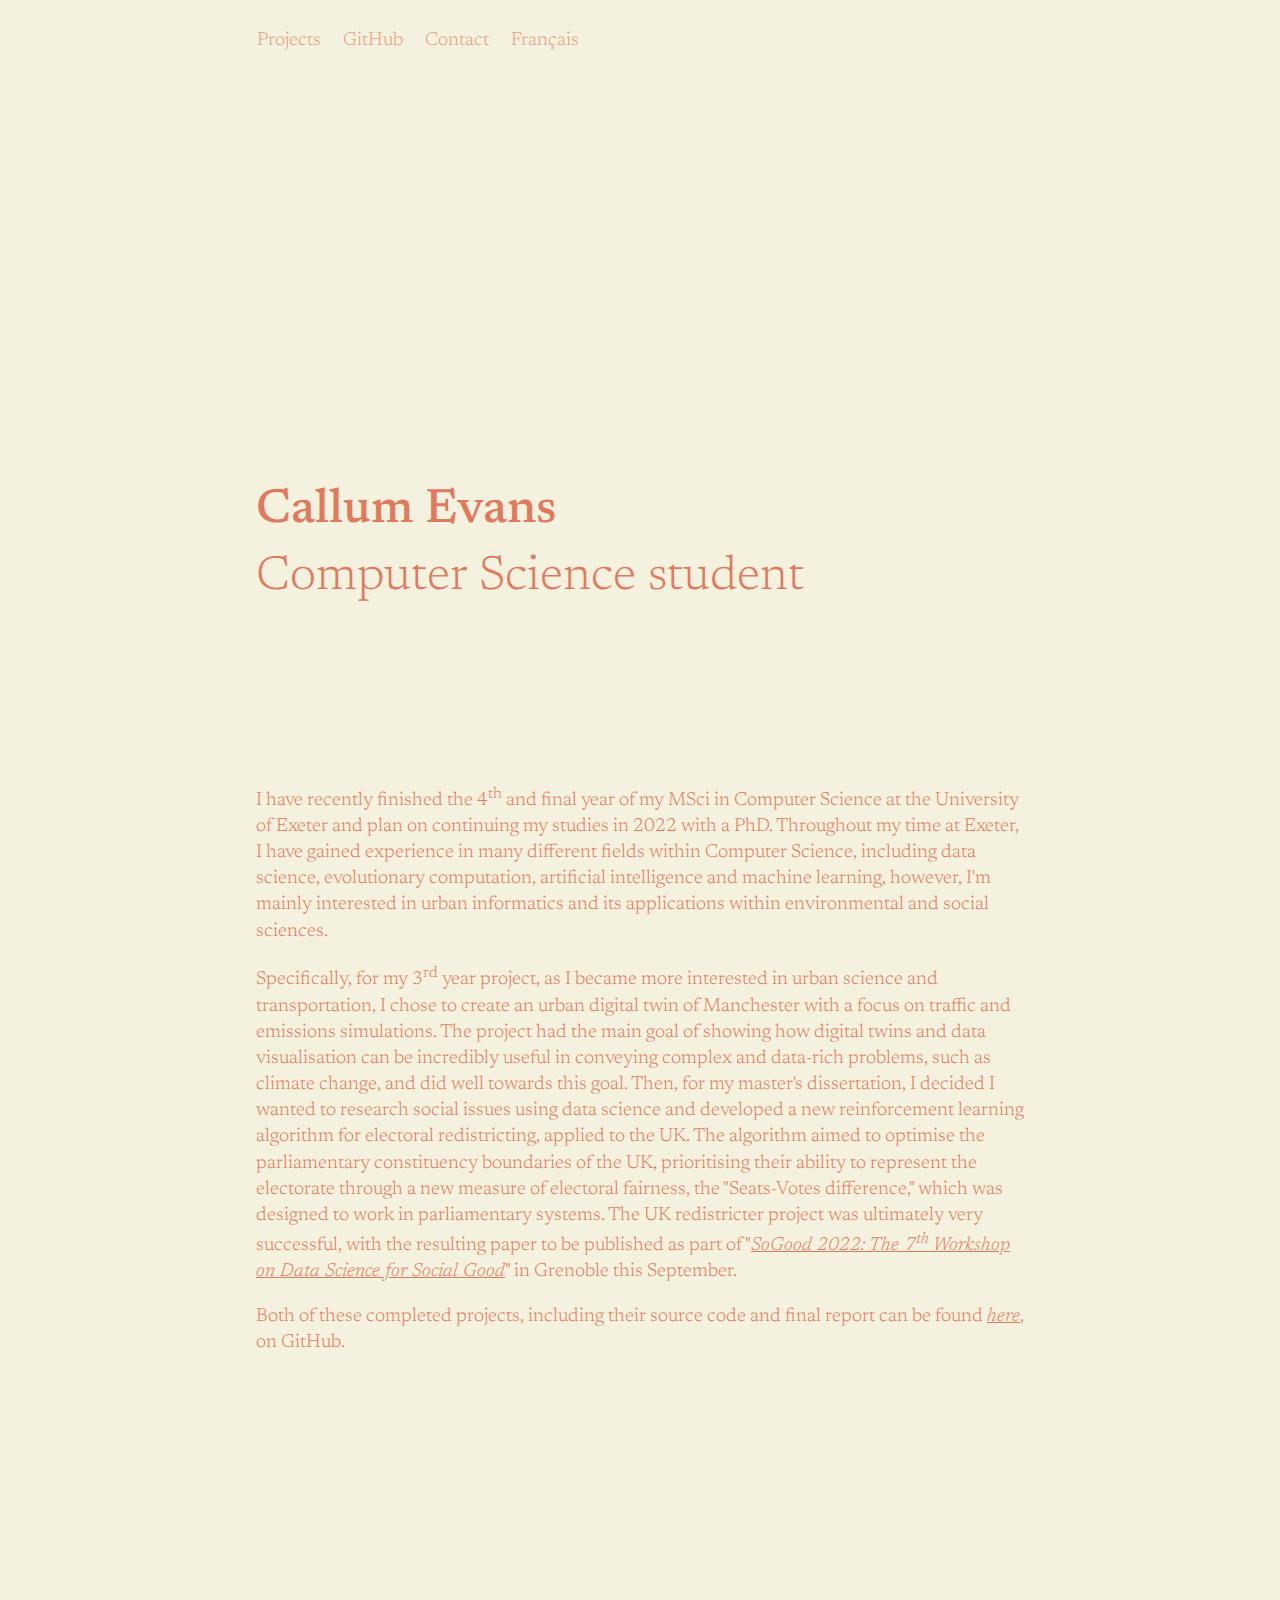
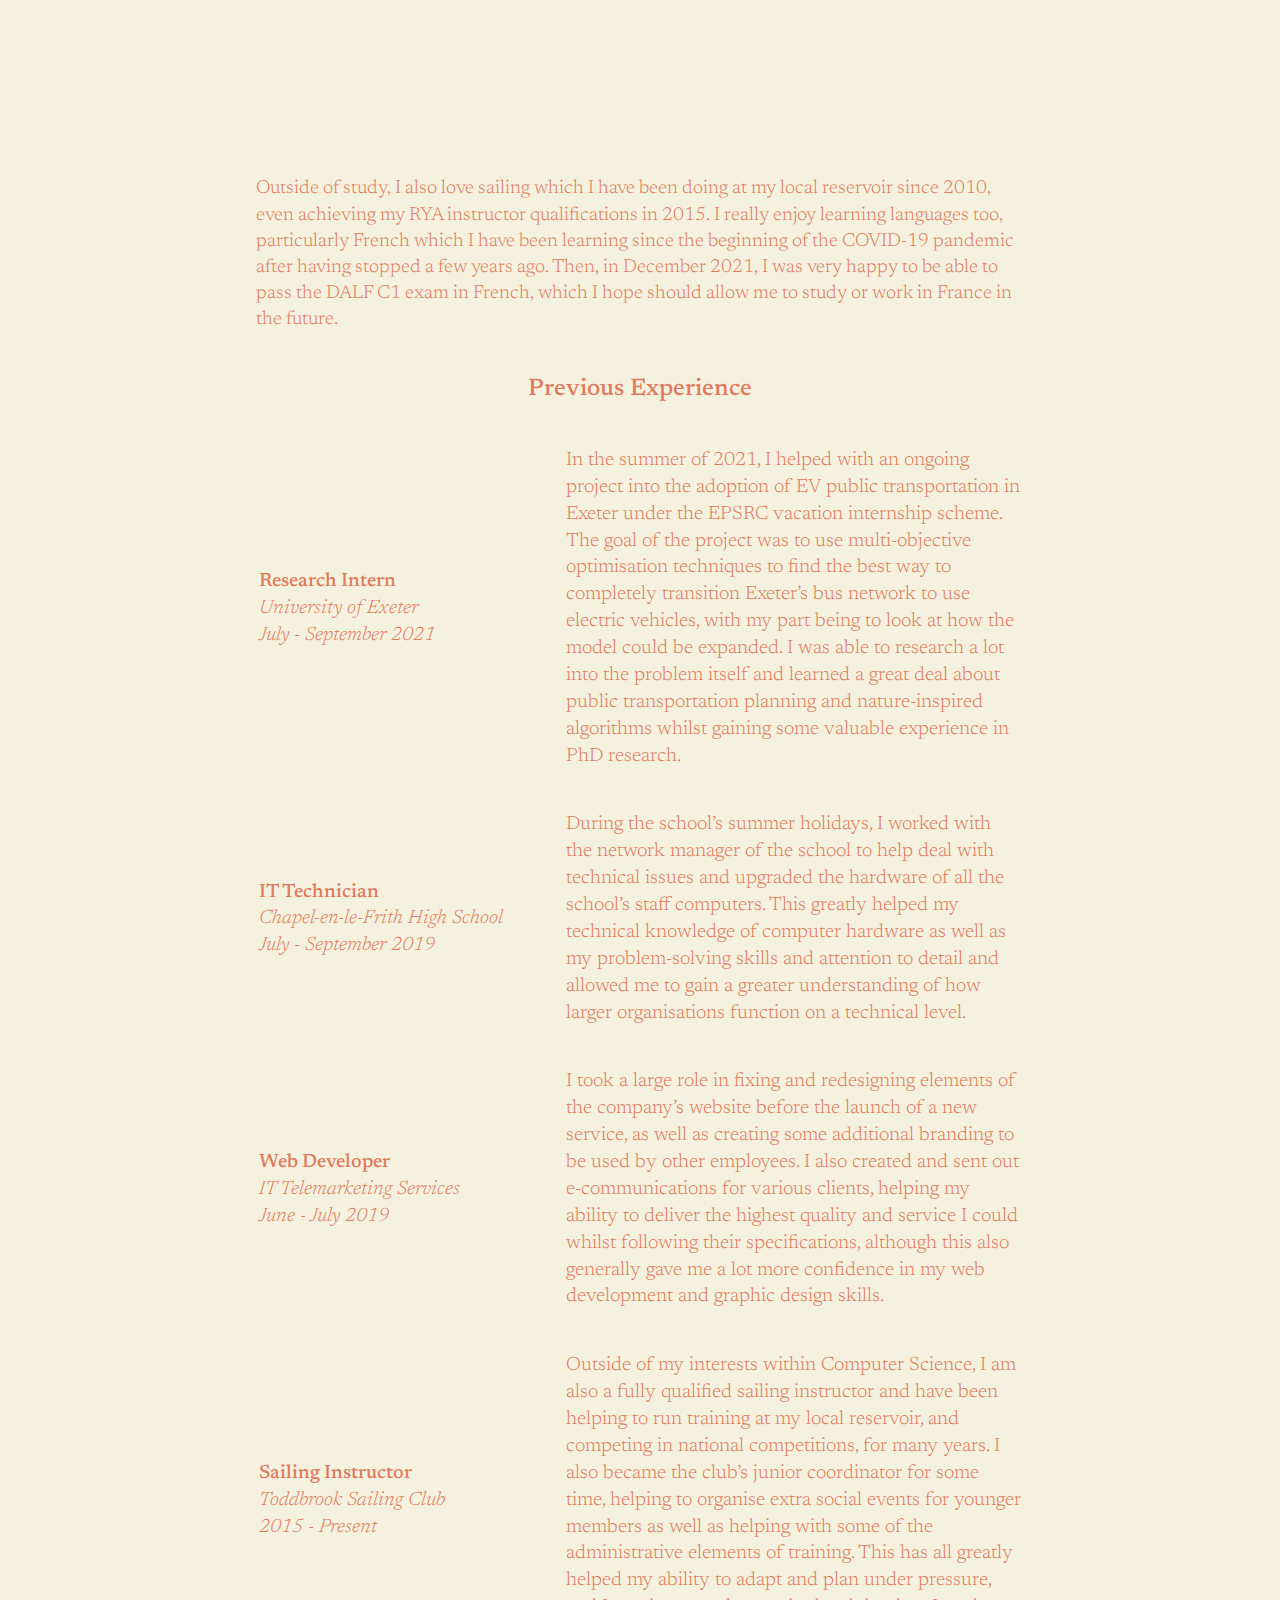
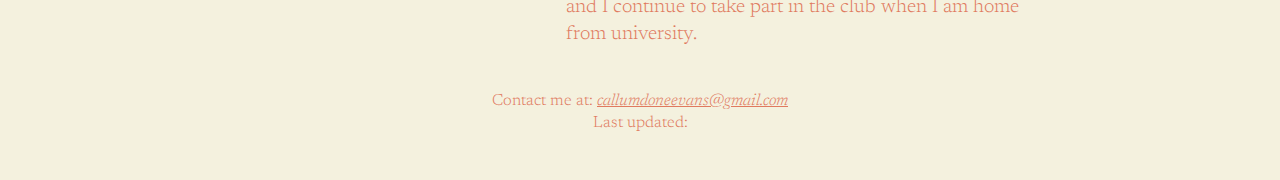
==== index.html @ fe61532e "Improved styling on mobile devices" ====
<html lang="en">
    <head>
        <title>Callum Evans | About Me</title>
        <meta name="viewport" content="width=device-width, initial-scale=1">
        <link rel="icon" href="images/icon.png">
        <script src="js/js.js"></script>
        <link href="css/style.css" rel='stylesheet' type='text/css'/>
        <style>
            :root {
                --main-bg: rgb(244, 241, 222);
                --main-accent: rgb(224, 122, 95);
            }
        </style>
    </head>
    <body>
        <div class="homescreen-div">
            <table class="menu-table"><tbody><tr>
                <td class="menu-link"><a href='projects.html' hreflang="en">Projects</a></td>
                <td class="menu-link"><a href="https://github.com/calluume">GitHub</a></td>
                <td class="menu-link"><a href="mailto:callumdoneevans@gmail.com">Contact</a></td>
                <td class="menu-link"><a href='index-fr.html' id="francais" hreflang="fr">Français</a></td>
            </tr></tbody></table>
            <p class="homescreen-title">
                <b>Callum Evans</b><br>Computer Science student
            </p>
        </div>
        <div class="content-div">
            <div class="content-inner-div">
                <p class="content-txt">
                    I have recently finished the 4<sup>th</sup> and final year of my MSci in Computer Science at the University of Exeter and plan
                    on continuing my studies in 2022 with a PhD. Throughout my time at Exeter, I have gained experience in many different
                    fields within Computer Science, including data science, evolutionary computation, artificial intelligence and machine
                    learning, however, I'm mainly interested in urban informatics and its applications within environmental and social sciences.
                </p><p class="content-txt">
                    Specifically, for my 3<sup>rd</sup> year project, as I became more interested in urban science and transportation, I chose
                    to create an urban digital twin of Manchester with a focus on traffic and emissions simulations. The project had the main
                    goal of showing how digital twins and data visualisation can be incredibly useful in conveying complex and data-rich problems,
                    such as climate change, and did well towards this goal. Then, for my master's dissertation, I decided I wanted to research
                    social issues using data science and developed a new reinforcement learning algorithm for electoral redistricting, applied
                    to the UK. The algorithm aimed to optimise the parliamentary constituency boundaries of the UK, prioritising their ability
                    to represent the electorate through a new measure of electoral fairness, the "Seats-Votes difference," which was designed
                    to work in parliamentary systems. The UK redistricter project was ultimately very successful, with the resulting paper
                    to be published as part of "<a href="https://sites.google.com/view/ecmlpkddsogood2022/">SoGood 2022: The 7<sup>th</sup>
                    Workshop on Data Science for Social Good</a>" in Grenoble this September.
                </p><p class="content-txt">
                    Both of these completed projects, including their source code and final report can be found <a href="https://github.com/calluume/mdt_project">here</a>,
                    on GitHub.
                </p>
            </div>
        </div>
        <div class="resizeable-outer-div" id="callum-outer"><div class="resizeable-inner-div" id="callum-inner"></div></div>
        <div class="content-div">
            <div class="content-inner-div">
                <p class="content-txt">
                    Outside of study, I also love sailing which I have been doing at my local reservoir since 2010, even achieving my RYA
                    instructor qualifications in 2015. I really enjoy learning languages too, particularly French which I have been learning
                    since the beginning of the COVID-19 pandemic after having stopped a few years ago. Then, in December 2021, I was very happy
                    to be able to pass the DALF C1 exam in French, which I hope should allow me to study or work in France in the future.
                </p>
            </div>
        </div>
        <div class="content-div">
            <table class="experience-table"><tbody>
                <p class="content-title" id="prev-exp"><b>Previous Experience</b></p>
                <tr class="experience-row">
                    <td class="experience-title hide600"><b>Research Intern</b><br><i>University of Exeter<br>July - September 2021</i></td>
                    <td class="experience-descr">
                        <span class="show600"><b>Research Intern</b><br><i>University of Exeter<br>July - September 2021</i><br><br></span>
                        In the summer of 2021, I helped with an ongoing project into the adoption of EV public transportation in Exeter
                        under the EPSRC vacation internship scheme. The goal of the project was to use multi-objective optimisation techniques
                        to find the best way to completely transition Exeter’s bus network to use electric vehicles, with my part being to look
                        at how the model could be expanded. I was able to research a lot into the problem itself and learned a great deal about
                        public transportation planning and nature-inspired algorithms whilst gaining some valuable experience in PhD research.
                    </td>
                </tr>
                <tr class="experience-row">
                    <td class="experience-title hide600"><b>IT Technician</b><br><i>Chapel-en-le-Frith High School<br>July - September 2019</i></td>
                    <td class="experience-descr">
                        <span class="show600"><b>IT Technician</b><br><i>Chapel-en-le-Frith High School<br>July - September 2019</i><br><br></span>
                        During the school’s summer holidays, I worked with the network manager of the school to help deal with technical issues and
                        upgraded the hardware of all the school’s staff computers. This greatly helped my technical knowledge of computer hardware
                        as well as my problem-solving skills and attention to detail and allowed me to gain a greater understanding of how larger
                        organisations function on a technical level.
                    </td>
                </tr>
                <tr class="experience-row">
                    <td class="experience-title hide600"><b>Web Developer</b><br><i>IT Telemarketing Services<br>June - July 2019</i></td>
                    <td class="experience-descr">
                        <span class="show600"><b>Web Developer</b><br><i>IT Telemarketing Services<br>June - July 2019</i><br><br></span>
                        I took a large role in fixing and redesigning elements of the company’s website before the launch of a new service, as well as 
                        creating some additional branding to be used by other employees. I also created and sent out e-communications for various
                        clients, helping my ability to deliver the highest quality and service I could whilst following their specifications, although
                        this also generally gave me a lot more confidence in my web development and graphic design skills.
                    </td>
                </tr>
                <tr class="experience-row">
                    <td class="experience-title hide600"><b>Sailing Instructor</b><br><i>Toddbrook Sailing Club<br>2015 - Present</i></td>
                    <td class="experience-descr">
                        <span class="show600"><b>Sailing Instructor</b><br><i>Toddbrook Sailing Club<br>2015 - Present</i><br><br></span>
                        Outside of my interests within Computer Science, I am also a fully qualified sailing instructor and have been helping to
                        run training at my local reservoir, and competing in national competitions, for many years. I also became the club’s junior
                        coordinator for some time, helping to organise extra social events for younger members as well as helping with some of
                        the administrative elements of training. This has all greatly helped my ability to adapt and plan under pressure, and I
                        continue to take part in the club when I am home from university.
                    </td>
                </tr>
            </tbody></table>
        </div>
        <div class="footer-div"><p>
            Contact me at: <a href="mailto:callumdoneevans@gmail.com">callumdoneevans@gmail.com</a><br>
            Last updated: <span id="last-updated"></span>
        </p></div>
    </body>
</html>
---- css/style.css ----
:root {
    --second-accent-eng: rgb(125, 169, 130);
    --second-accent-fr: rgb(55, 80, 92);
}

@font-face {
    font-family: 'Newsreader';
    src: url('fonts/Newsreader/Newsreader-Light.ttf') format('truetype');
    font-weight: normal;
    font-style: normal;
}

@font-face {
    font-family: 'Newsreader';
    src: url('fonts/Newsreader/Newsreader-LightItalic.ttf') format('truetype');
    font-weight: normal;
    font-style: italic;
}

@font-face {
    font-family: 'Newsreader';
    src: url('fonts/Newsreader/Newsreader-Medium.ttf') format('truetype');
    font-weight: bold;
    font-style: normal;
}

@font-face {
    font-family: 'Newsreader';
    src: url('fonts/Newsreader/Newsreader-MediumItalic.ttf') format('truetype');
    font-weight: bold;
    font-style: italic;
}

body {
    width: 100%;
    height: 100%;
    margin: 0;
    font-family: 'Newsreader', sans-serif;
    background-color: var(--main-bg);
    color: var(--main-accent);
    line-height: 1.4;
}

@media (max-width: 600px) {
    .homescreen-div {
        height: 70% !important;
    }

    .homescreen-title {
        font-size: 2.5em !important;
        bottom: 10% !important;
        margin: 0 20px !important;
        text-align: center !important;
        width: auto !important;
    }

    .menu-table {
        left: 50% !important;
        transform: translateX(-50%);
        width: 100%;
    }

    .content-inner-div {
        margin: 0 20px !important;
    }

    #callum-outer {
        margin: 35px 40px !important;
        height: 40vh !important;
        width: auto !important;
    }

    .experience-table {
        margin: 0px !important;
    }

    .experience-descr {
        border-bottom: solid 1px var(--main-accent) ;
        padding: 0 20px 20px;
    }
    
    .project-parent {
        margin: 60px 0px 40px !important;
        width: auto !important;
    }

    .project-descr {
        margin-bottom: 20px !important;
    }

    .project-img {
        width: 100% !important;
        height: 220px !important;
        margin: 20px 0 !important;
    }

    .project-title {
        font-size: 1.8em !important;
        width: 80% !important;
    }

    .project-tile {
        padding: 0 20px;
    }

    .contact-form {
        width: 70% !important;
    }

    .hide600 {
        display: none !important;
    }

    .show600 {
        display: inline !important;
    }

}

.show600 {
    display: none;
}

a {
    transition: 0.2s;
}

.menu-link {
    text-align: center;
}

.menu-link a {
    font-weight: 300;
    text-decoration: none;
}

.menu-table {
    position: absolute;
    border-collapse: unset;
    top: 10px;
    left: calc(20% - 20px);
    font-size: 14pt;
    border-spacing: 20px;
    opacity: 0.7;
    font-weight: 300;
}

.homescreen-div {
    height: 85%;
    position: relative;
}

.homescreen-title {
    position: absolute;
    font-size: 3em;
    bottom: 20%;
    font-weight: 400;
    margin: 0 20%;
}
.content-div {
    width: 100%;
}
.content-inner-div {
    margin: 0 20%;

}
.content-title {
    font-size: 1.5em;
    text-align: center;
}
.content-txt {
    font-size: 14pt;
    font-weight: 300;
}
#prev-exp {
    font-size: 1.5em;
    text-align: center;
    margin: 40 0 0 0;
}
.experience-div {
    width: 100%;
}
.experience-table {
    margin: 0 20%;
    font-size: 1.2em;
    -webkit-border-vertical-spacing: 40px;
}
.experience-row {
    width: 100%;
    margin: 0 20px;
}
.experience-title {
    width: 40%;
    line-height: 1.4;
}
.experience-descr {
    font-weight: 300;
    line-height: 1.4;
}

.contact-div {
    height:100%;
    width: 100%;
    overflow: hidden;
    background-color: var(--main-bg);
    position: fixed;
    top: 0;
    left: 0;
}

#callum-outer {
    width: 50%;
    height: 350px;
    margin: 35px 25%;
}
#callum-inner {
    background-image: url('https://i.imgur.com/ybXlSQV.jpg');
}

.resizeable-outer-div {
    overflow: hidden;
}

.resizeable-inner-div {
    height: 100%;
    width: 100%;
    background-size: cover;
    background-position: center;
    place-items: center;
}

.project-parent {
    width: 60%;
    margin: 60px 20% 40px;
}

.project-tile {
    width: 100%;
    border-bottom: solid 1px var(--main-accent);
}

.project-tile:first-of-type {
    border-top: solid 1px var(--main-accent);
}

.project-title {
    margin: 20px 0;
    font-size: 1.9em;
    font-weight: 400;
}
.project-hdr {
    position: relative;
    cursor: pointer;
}
.project-hdr:hover {
    opacity: 0.8;
}

a:hover {
    text-decoration: none;
    color: var(--main-accent);
}

.project-btn {
    position: absolute;
    height: 25px;
    top: 50%;
    right: 0;
    transform: translateY(-50%);
    background: none;
    border: none;
    transition: 0.5s;
}

.project-img {
    height: 250px;
    margin: 20px 15%;
    width: 70%;
}

.project-descr {
    font-size: 14pt;
    margin-bottom: 40px;
    font-weight: 300;
}

#project1 {
    /* Redistricter */
    position: relative;
    background-repeat: none;
    background-size: auto 100%;
    background-image: url('https://i.imgur.com/HplgaGI.gif');
}
#project2 {
    /* ACO */
    position: relative;
    background-repeat: none;
    background-size: auto 100%;
    background-image: url('https://i.imgur.com/ou5xGU3.png');
}
#project3 {
    /* MDT */
    position: relative;
    background-image: url('https://i.imgur.com/rM5lKlj.png');
}
#project4 {
    /* Hunt Dayo */
    position: relative;
    background-image: url('https://i.imgur.com/WjmreLp.png');
}

.popup-div {
    background-color: var(--main-bg);
    width: 100%;
    height: 100%;
    position: fixed;
    top: 0;
    left: 0;
    overflow: scroll;
}

.popup-parent {
    width: 70%;
    margin: 10vh 15%;
    display: grid;
    grid-gap: 60px;
    grid-template-columns: repeat(auto-fit, minmax(300px, 1fr));
}

.popup-tile {
    display: grid;
    place-items: center;
    height: 80vh;
    transition: 0.2s;
}

#popup-outer {
    height: 100%;
    width: 100%;
}

#popup-inner {
    background-image: url('https://i.imgur.com/HplgaGI.gif');
}

.slideIn {
    animation: slideIn 1s;
}

.slideOut {
    animation: slideOut 1s;
}

@keyframes slideIn {
    0% {transform: translateY(100%); opacity: 0}
    100% {transform: translateY(0%); opacity: 1}
}

@keyframes slideOut {
    0% {transform: translateY(0%); opacity: 1}
    100% {transform: translateY(100%); opacity: 0}
}

#popup-hide {
    background: none;
    border: none;
    position: absolute;
    cursor: pointer;
    width: 30px;
    right: 10%;
    top: 10%;
}

#popup-hide:hover {
    opacity: 0.5;
}

#popup-hide img {
    width: 100%;
}

a {
    color: var(--main-accent);
    transition: 0.2s;
}

p a {
    font-style: italic !important;
    text-decoration: underline;
}

a:hover {
    opacity: 0.8;
}

.contact-form {
    width: 30%;
    position: absolute;
    top: 50%;
    left: 50%;
    transform: translate(-50%, -50%);
    text-align: center;
}

input {
    font-family: 'Helvetica', sans-serif;
    border: none;
    margin: 10px 0;
    background-color: white;
    border: solid 1px #EFEFEF;
}

input[type=text] {
    width: 100%;
    padding: 10px;
}

input[type=email] {
    width: 100%;
    padding: 10px;
}
input[type=submit] {
    padding: 10px 40px;
    background-color: var(--main-accent);
    border: none;
    color: var(--main-bg);
    cursor: pointer;
    transition: 0.2s;
}
input[type=submit]:hover {
    transform: scale(0.98)
}

textarea {
    font-family: 'Helvetica', sans-serif;
    width: 100%;
    padding: 10px;
    resize: none;
    margin: 10px 0;
    background-color: white;
    border: solid 1px #EFEFEF;
}

.message-div {
    position: absolute;
    top: 50%;
    left: 50%;
    transform: translate(-50%, -50%);
    text-align: center;
    animation: fadeIn 1s ease;
}

.message-title {
    font-size: 2em;
    margin: 0 0 20px;
}
.message {
    margin: 0;
}

@keyframes fadeIn {
    0% {opacity: 0}
    100% {opacity: 1}
}

/*#francais:hover {
    text-shadow: 0px 0px 2px rgb(0 0 0 / 40%);
    opacity: 1 !important;
    background: -webkit-linear-gradient(180deg, rgba(237,41,57,1) 0%, rgba(237,41,57,1) 33%, rgba(255,255,255,1) 33%, rgba(255,255,255,1) 66%, rgba(0,38,84,1) 66%, rgba(0,38,84,1) 100%);
    -webkit-background-clip: text;
    -webkit-text-fill-color: transparent;
}

#english:hover {
    text-shadow: 0px 0px 2px rgb(0 0 0 / 40%);
    opacity: 1 !important;
    background: -webkit-linear-gradient(135deg, rgba(0,36,125,1) 20%, rgba(255,255,255,1) 20%, rgba(255,255,255,1) 40%, rgba(207,20,43,1) 40%, rgba(207,20,43,1) 60%, rgba(255,255,255,1) 60%, rgba(255,255,255,1) 80%, rgba(0,36,125,1) 80%);
    -webkit-background-clip: text;
    -webkit-text-fill-color: transparent;
}*/

.footer-div {
    width: 100%;
    height: 10vh;
}

.footer-div p {
    margin: 0;
    text-align: center;
}
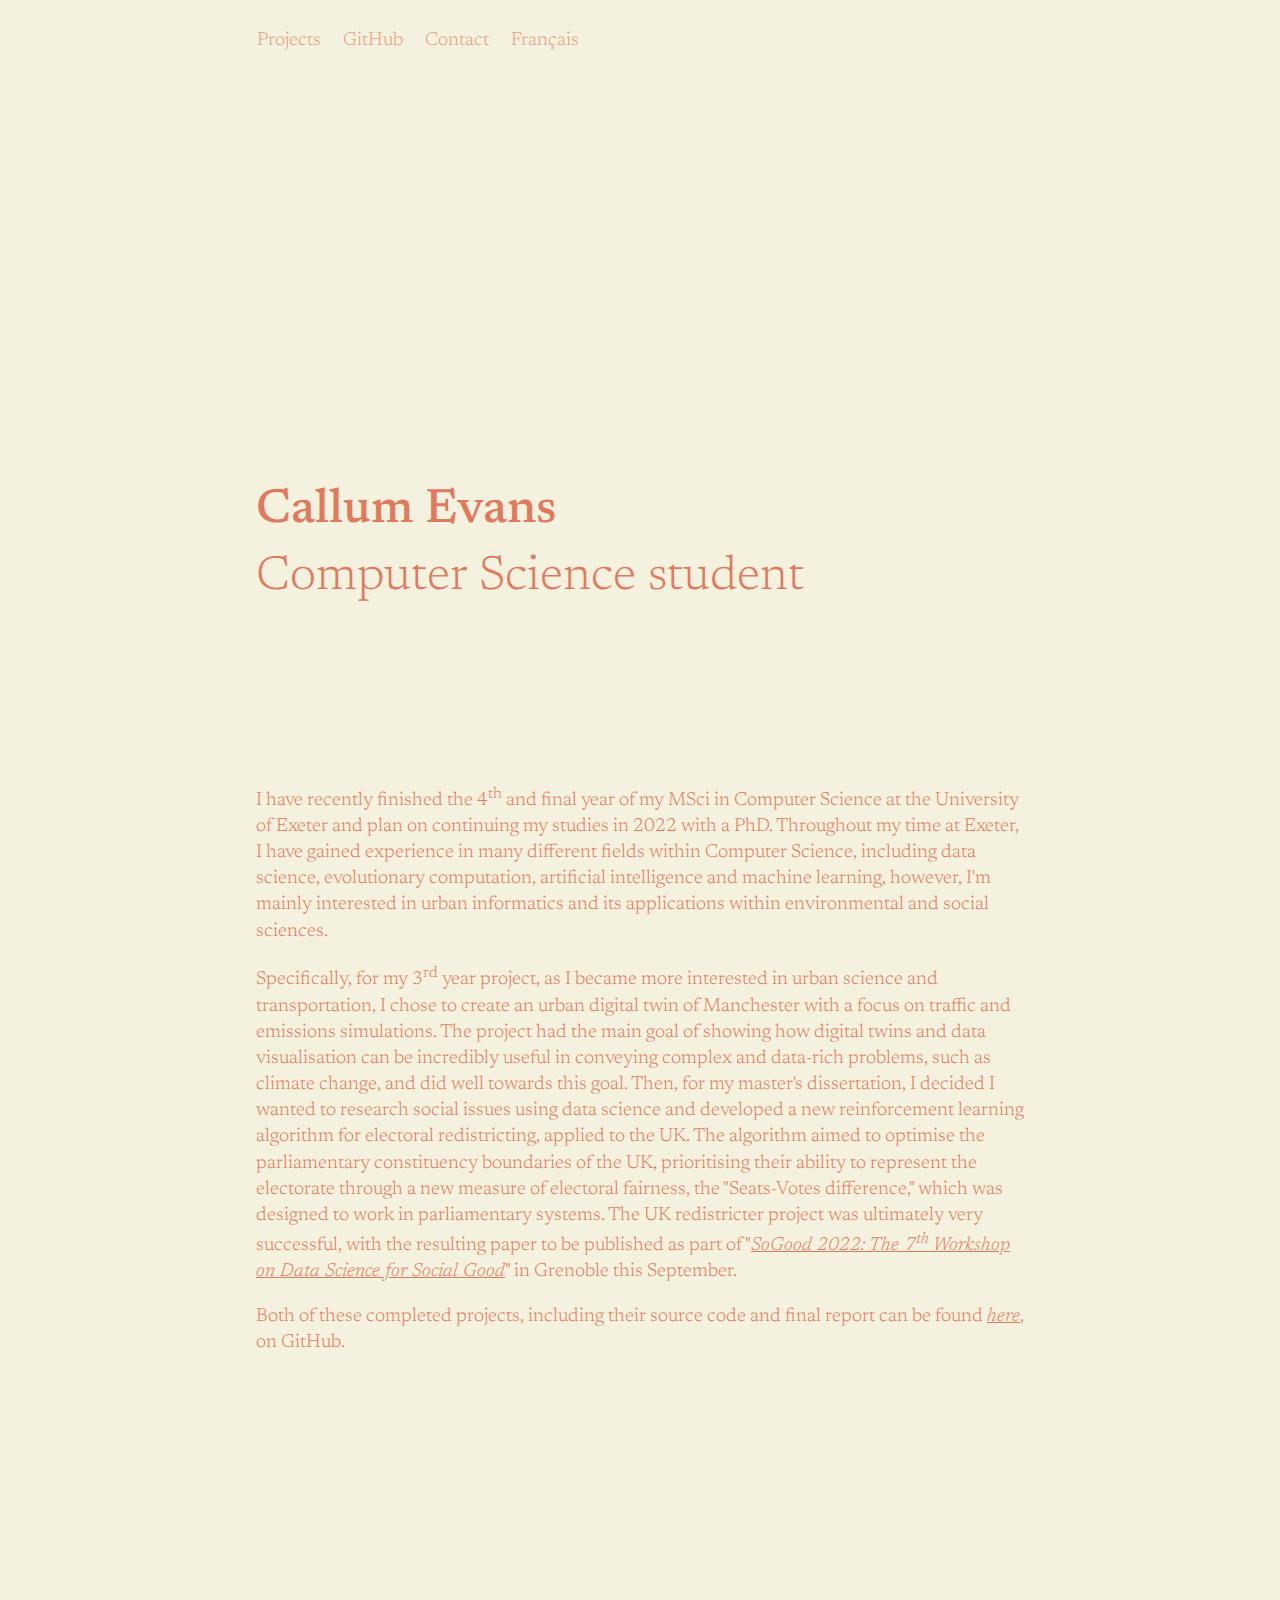
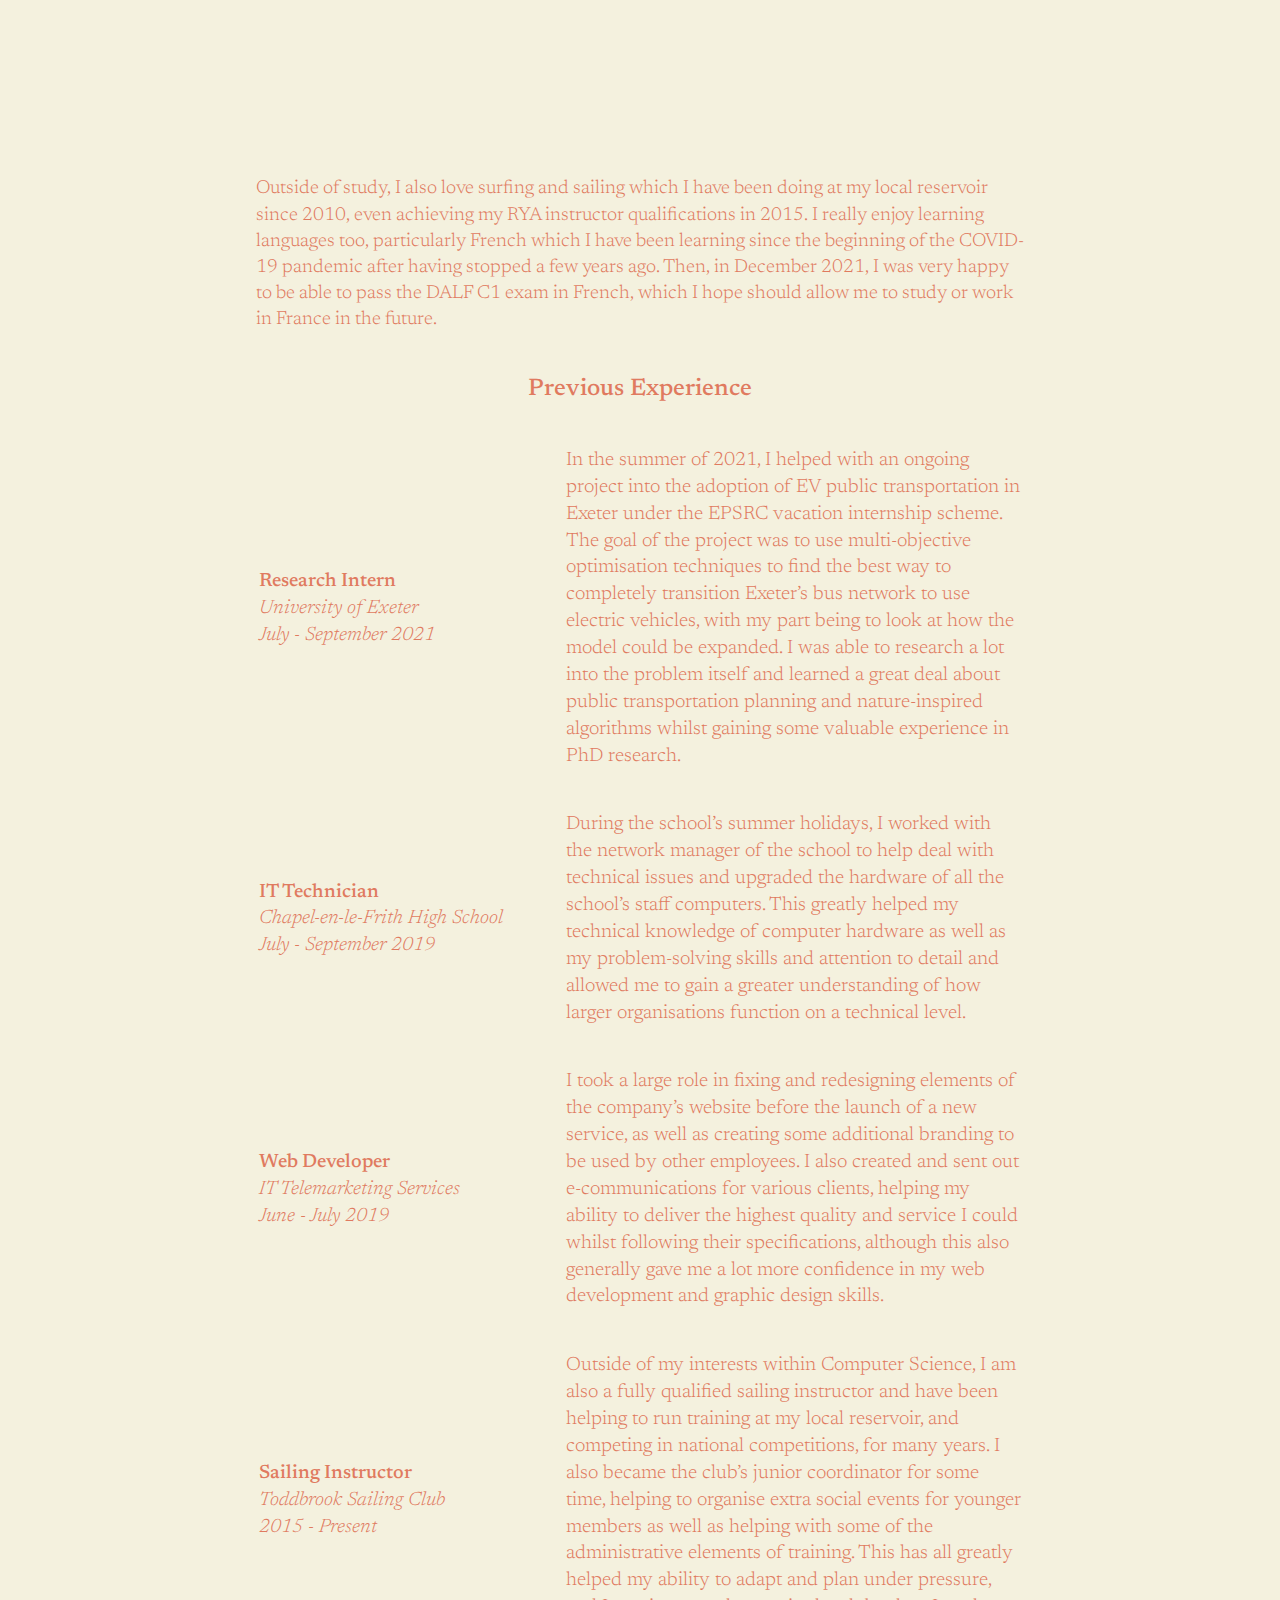
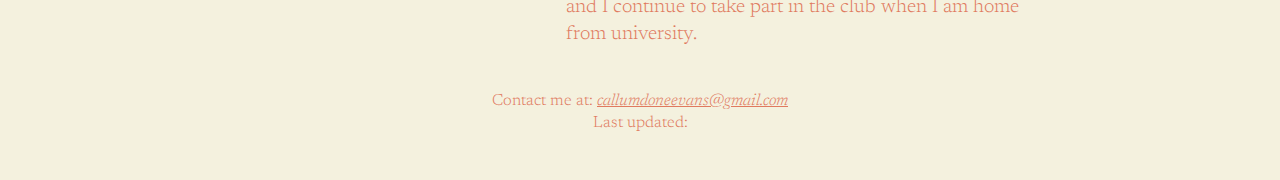
==== commit 89a52b6a: "Updated & Corrected Text" ====
--- a/index.html
+++ b/index.html
@@ -52,7 +52,7 @@
         <div class="content-div">
             <div class="content-inner-div">
                 <p class="content-txt">
-                    Outside of study, I also love sailing which I have been doing at my local reservoir since 2010, even achieving my RYA
+                    Outside of study, I also love surfing and sailing which I have been doing at my local reservoir since 2010, even achieving my RYA
                     instructor qualifications in 2015. I really enjoy learning languages too, particularly French which I have been learning
                     since the beginning of the COVID-19 pandemic after having stopped a few years ago. Then, in December 2021, I was very happy
                     to be able to pass the DALF C1 exam in French, which I hope should allow me to study or work in France in the future.
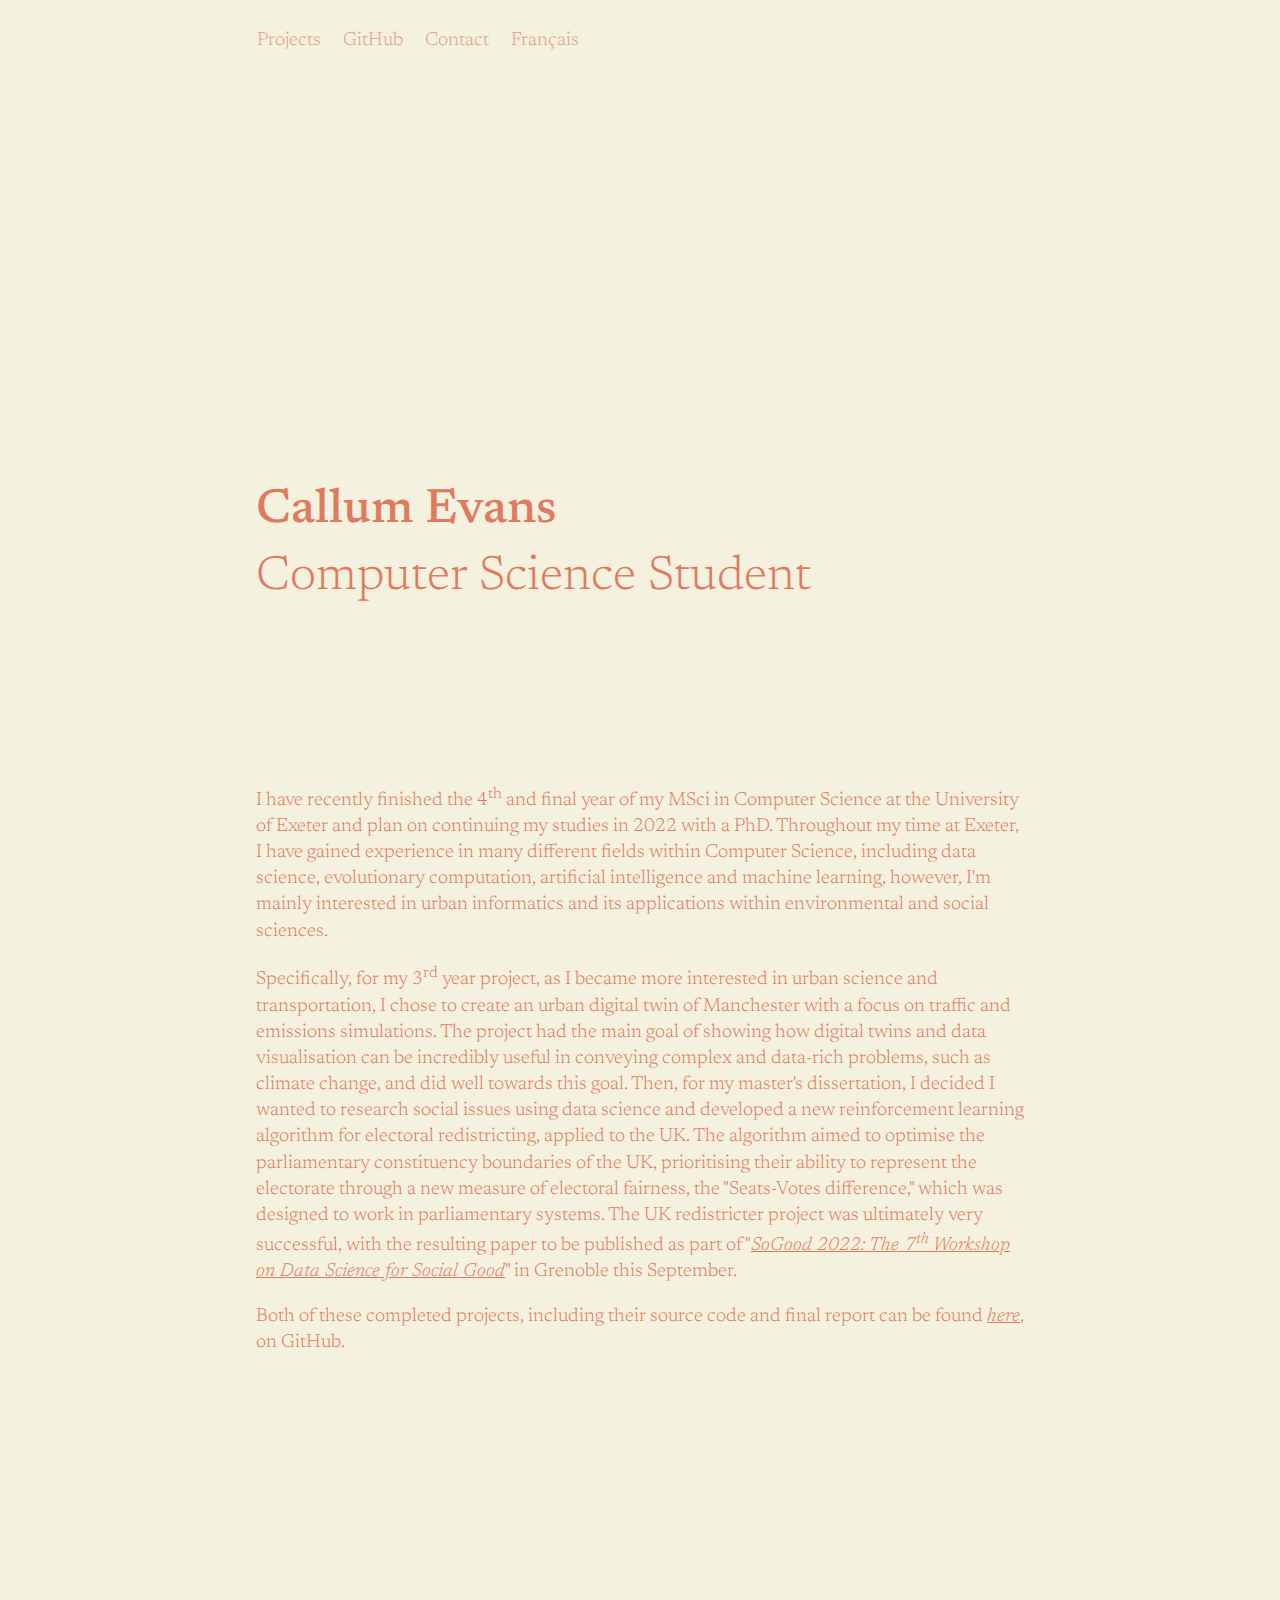
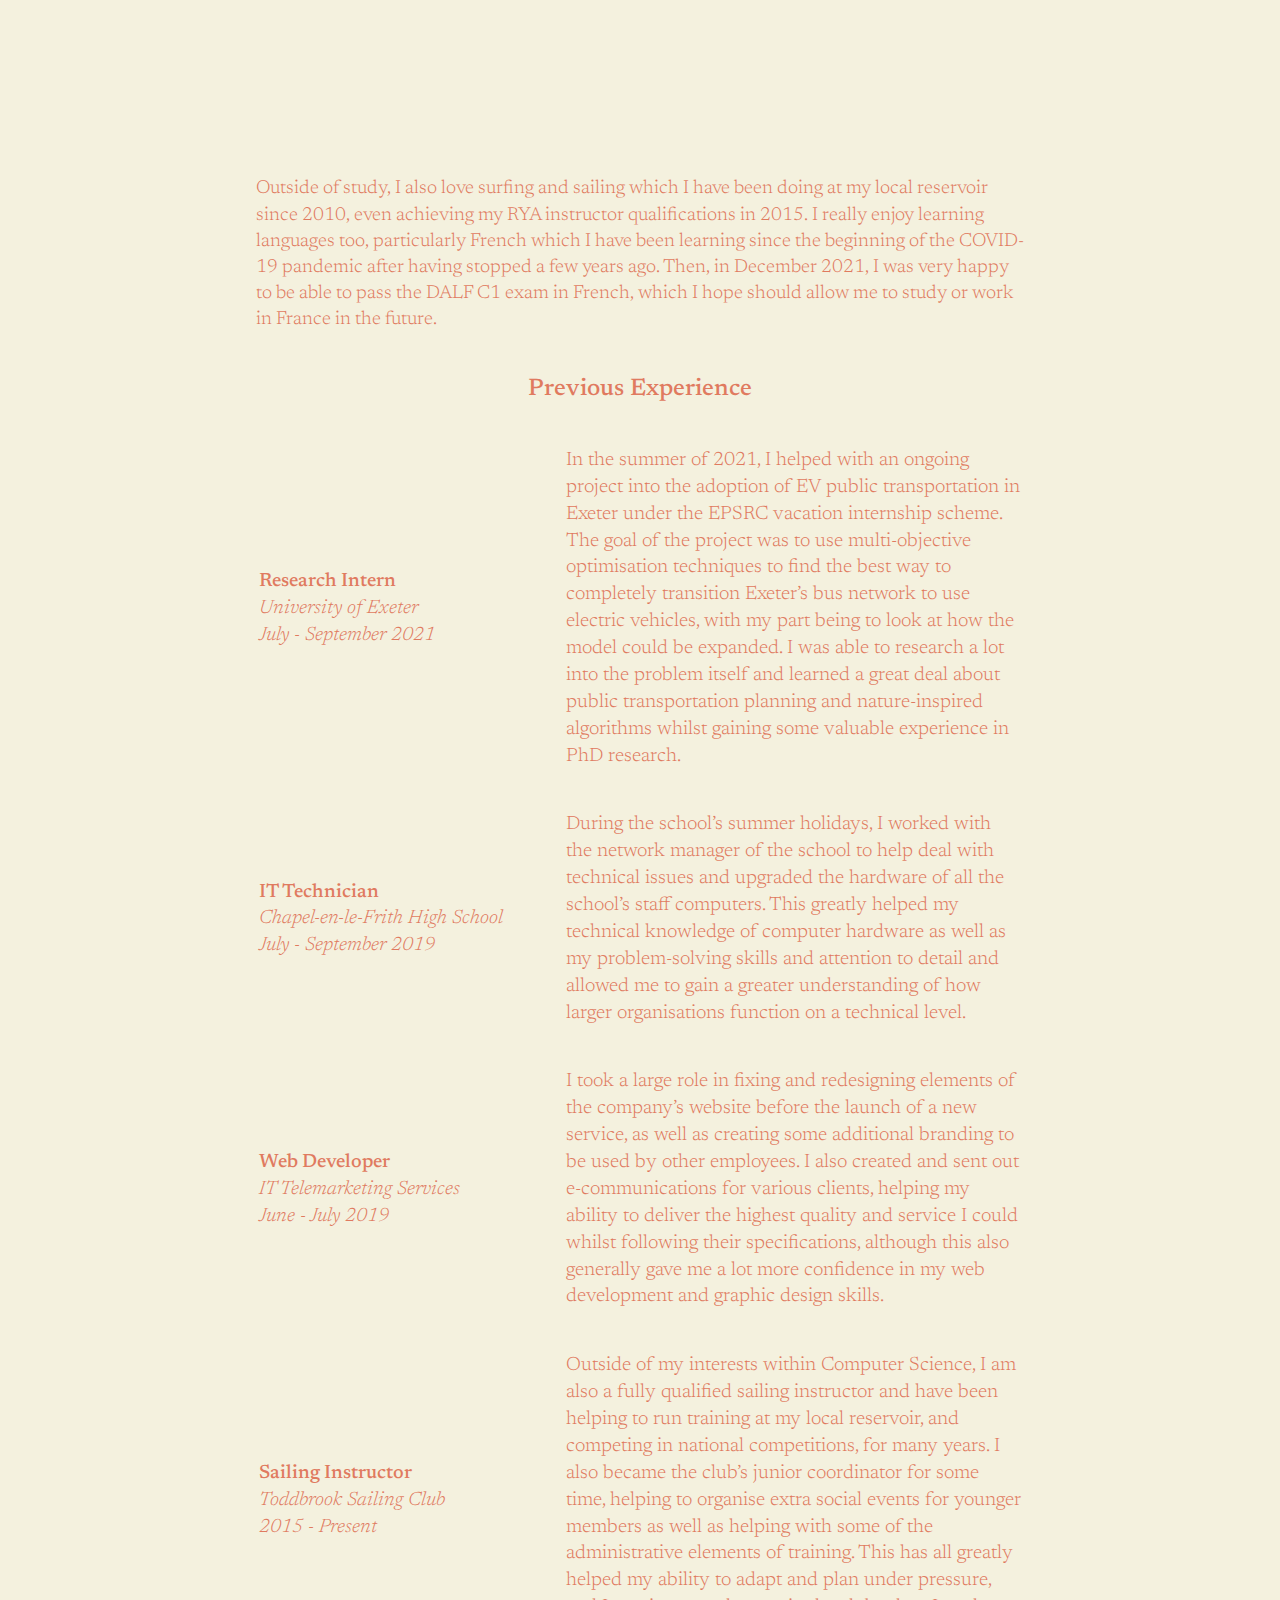
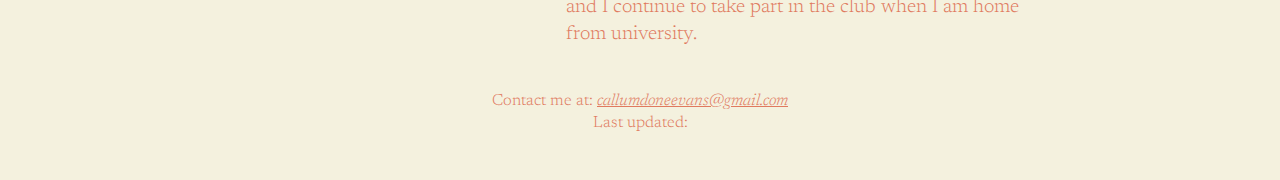
==== commit 919d34c6: "Changed multi-language support" ====
--- a/index.html
+++ b/index.html
@@ -2,9 +2,11 @@
     <head>
         <title>Callum Evans | About Me</title>
         <meta name="viewport" content="width=device-width, initial-scale=1">
+        <meta charset="utf-8">
         <link rel="icon" href="images/icon.png">
         <script src="js/js.js"></script>
         <link href="css/style.css" rel='stylesheet' type='text/css'/>
+        <script src="js/loadtext.js"></script>
         <style>
             :root {
                 --main-bg: rgb(244, 241, 222);
@@ -14,101 +16,32 @@
     </head>
     <body>
         <div class="homescreen-div">
-            <table class="menu-table"><tbody><tr>
-                <td class="menu-link"><a href='projects.html' hreflang="en">Projects</a></td>
+            <table class="menu-table"><tbody><tr id="menu-table-tr">
+                <td class="menu-link"><a href='projects.html' hreflang="en" id="menu-projects"></a></td>
                 <td class="menu-link"><a href="https://github.com/calluume">GitHub</a></td>
-                <td class="menu-link"><a href="mailto:callumdoneevans@gmail.com">Contact</a></td>
-                <td class="menu-link"><a href='index-fr.html' id="francais" hreflang="fr">Français</a></td>
+                <td class="menu-link"><a href="mailto:callumdoneevans@gmail.com" id="menu-contact"></a></td>
             </tr></tbody></table>
-            <p class="homescreen-title">
-                <b>Callum Evans</b><br>Computer Science student
-            </p>
+            <p class="homescreen-title"><b>Callum Evans</b><br><span id="subheading"></span></p>
         </div>
         <div class="content-div">
-            <div class="content-inner-div">
-                <p class="content-txt">
-                    I have recently finished the 4<sup>th</sup> and final year of my MSci in Computer Science at the University of Exeter and plan
-                    on continuing my studies in 2022 with a PhD. Throughout my time at Exeter, I have gained experience in many different
-                    fields within Computer Science, including data science, evolutionary computation, artificial intelligence and machine
-                    learning, however, I'm mainly interested in urban informatics and its applications within environmental and social sciences.
-                </p><p class="content-txt">
-                    Specifically, for my 3<sup>rd</sup> year project, as I became more interested in urban science and transportation, I chose
-                    to create an urban digital twin of Manchester with a focus on traffic and emissions simulations. The project had the main
-                    goal of showing how digital twins and data visualisation can be incredibly useful in conveying complex and data-rich problems,
-                    such as climate change, and did well towards this goal. Then, for my master's dissertation, I decided I wanted to research
-                    social issues using data science and developed a new reinforcement learning algorithm for electoral redistricting, applied
-                    to the UK. The algorithm aimed to optimise the parliamentary constituency boundaries of the UK, prioritising their ability
-                    to represent the electorate through a new measure of electoral fairness, the "Seats-Votes difference," which was designed
-                    to work in parliamentary systems. The UK redistricter project was ultimately very successful, with the resulting paper
-                    to be published as part of "<a href="https://sites.google.com/view/ecmlpkddsogood2022/">SoGood 2022: The 7<sup>th</sup>
-                    Workshop on Data Science for Social Good</a>" in Grenoble this September.
-                </p><p class="content-txt">
-                    Both of these completed projects, including their source code and final report can be found <a href="https://github.com/calluume/mdt_project">here</a>,
-                    on GitHub.
-                </p>
-            </div>
+            <div class="content-inner-div" id="section1"></div>
         </div>
         <div class="resizeable-outer-div" id="callum-outer"><div class="resizeable-inner-div" id="callum-inner"></div></div>
         <div class="content-div">
-            <div class="content-inner-div">
-                <p class="content-txt">
-                    Outside of study, I also love surfing and sailing which I have been doing at my local reservoir since 2010, even achieving my RYA
-                    instructor qualifications in 2015. I really enjoy learning languages too, particularly French which I have been learning
-                    since the beginning of the COVID-19 pandemic after having stopped a few years ago. Then, in December 2021, I was very happy
-                    to be able to pass the DALF C1 exam in French, which I hope should allow me to study or work in France in the future.
-                </p>
-            </div>
+            <div class="content-inner-div" id="section2"></div>
         </div>
         <div class="content-div">
             <table class="experience-table"><tbody>
-                <p class="content-title" id="prev-exp"><b>Previous Experience</b></p>
-                <tr class="experience-row">
-                    <td class="experience-title hide600"><b>Research Intern</b><br><i>University of Exeter<br>July - September 2021</i></td>
-                    <td class="experience-descr">
-                        <span class="show600"><b>Research Intern</b><br><i>University of Exeter<br>July - September 2021</i><br><br></span>
-                        In the summer of 2021, I helped with an ongoing project into the adoption of EV public transportation in Exeter
-                        under the EPSRC vacation internship scheme. The goal of the project was to use multi-objective optimisation techniques
-                        to find the best way to completely transition Exeter’s bus network to use electric vehicles, with my part being to look
-                        at how the model could be expanded. I was able to research a lot into the problem itself and learned a great deal about
-                        public transportation planning and nature-inspired algorithms whilst gaining some valuable experience in PhD research.
-                    </td>
-                </tr>
-                <tr class="experience-row">
-                    <td class="experience-title hide600"><b>IT Technician</b><br><i>Chapel-en-le-Frith High School<br>July - September 2019</i></td>
-                    <td class="experience-descr">
-                        <span class="show600"><b>IT Technician</b><br><i>Chapel-en-le-Frith High School<br>July - September 2019</i><br><br></span>
-                        During the school’s summer holidays, I worked with the network manager of the school to help deal with technical issues and
-                        upgraded the hardware of all the school’s staff computers. This greatly helped my technical knowledge of computer hardware
-                        as well as my problem-solving skills and attention to detail and allowed me to gain a greater understanding of how larger
-                        organisations function on a technical level.
-                    </td>
-                </tr>
-                <tr class="experience-row">
-                    <td class="experience-title hide600"><b>Web Developer</b><br><i>IT Telemarketing Services<br>June - July 2019</i></td>
-                    <td class="experience-descr">
-                        <span class="show600"><b>Web Developer</b><br><i>IT Telemarketing Services<br>June - July 2019</i><br><br></span>
-                        I took a large role in fixing and redesigning elements of the company’s website before the launch of a new service, as well as 
-                        creating some additional branding to be used by other employees. I also created and sent out e-communications for various
-                        clients, helping my ability to deliver the highest quality and service I could whilst following their specifications, although
-                        this also generally gave me a lot more confidence in my web development and graphic design skills.
-                    </td>
-                </tr>
-                <tr class="experience-row">
-                    <td class="experience-title hide600"><b>Sailing Instructor</b><br><i>Toddbrook Sailing Club<br>2015 - Present</i></td>
-                    <td class="experience-descr">
-                        <span class="show600"><b>Sailing Instructor</b><br><i>Toddbrook Sailing Club<br>2015 - Present</i><br><br></span>
-                        Outside of my interests within Computer Science, I am also a fully qualified sailing instructor and have been helping to
-                        run training at my local reservoir, and competing in national competitions, for many years. I also became the club’s junior
-                        coordinator for some time, helping to organise extra social events for younger members as well as helping with some of
-                        the administrative elements of training. This has all greatly helped my ability to adapt and plan under pressure, and I
-                        continue to take part in the club when I am home from university.
-                    </td>
-                </tr>
+                <p class="content-title" id="prev-exp"></p>
+                <tr class="experience-row" id="epsrc-description"></tr>
+                <tr class="experience-row" id="school-description"></tr>
+                <tr class="experience-row" id="itts-description"></tr>
+                <tr class="experience-row" id="sailing-description"></tr>
             </tbody></table>
         </div>
-        <div class="footer-div"><p>
-            Contact me at: <a href="mailto:callumdoneevans@gmail.com">callumdoneevans@gmail.com</a><br>
-            Last updated: <span id="last-updated"></span>
-        </p></div>
+        <div class="footer-div" id="footer-div"></div>
     </body>
-</html>+</html>
+<script>
+    loadText(getLanguage())
+</script>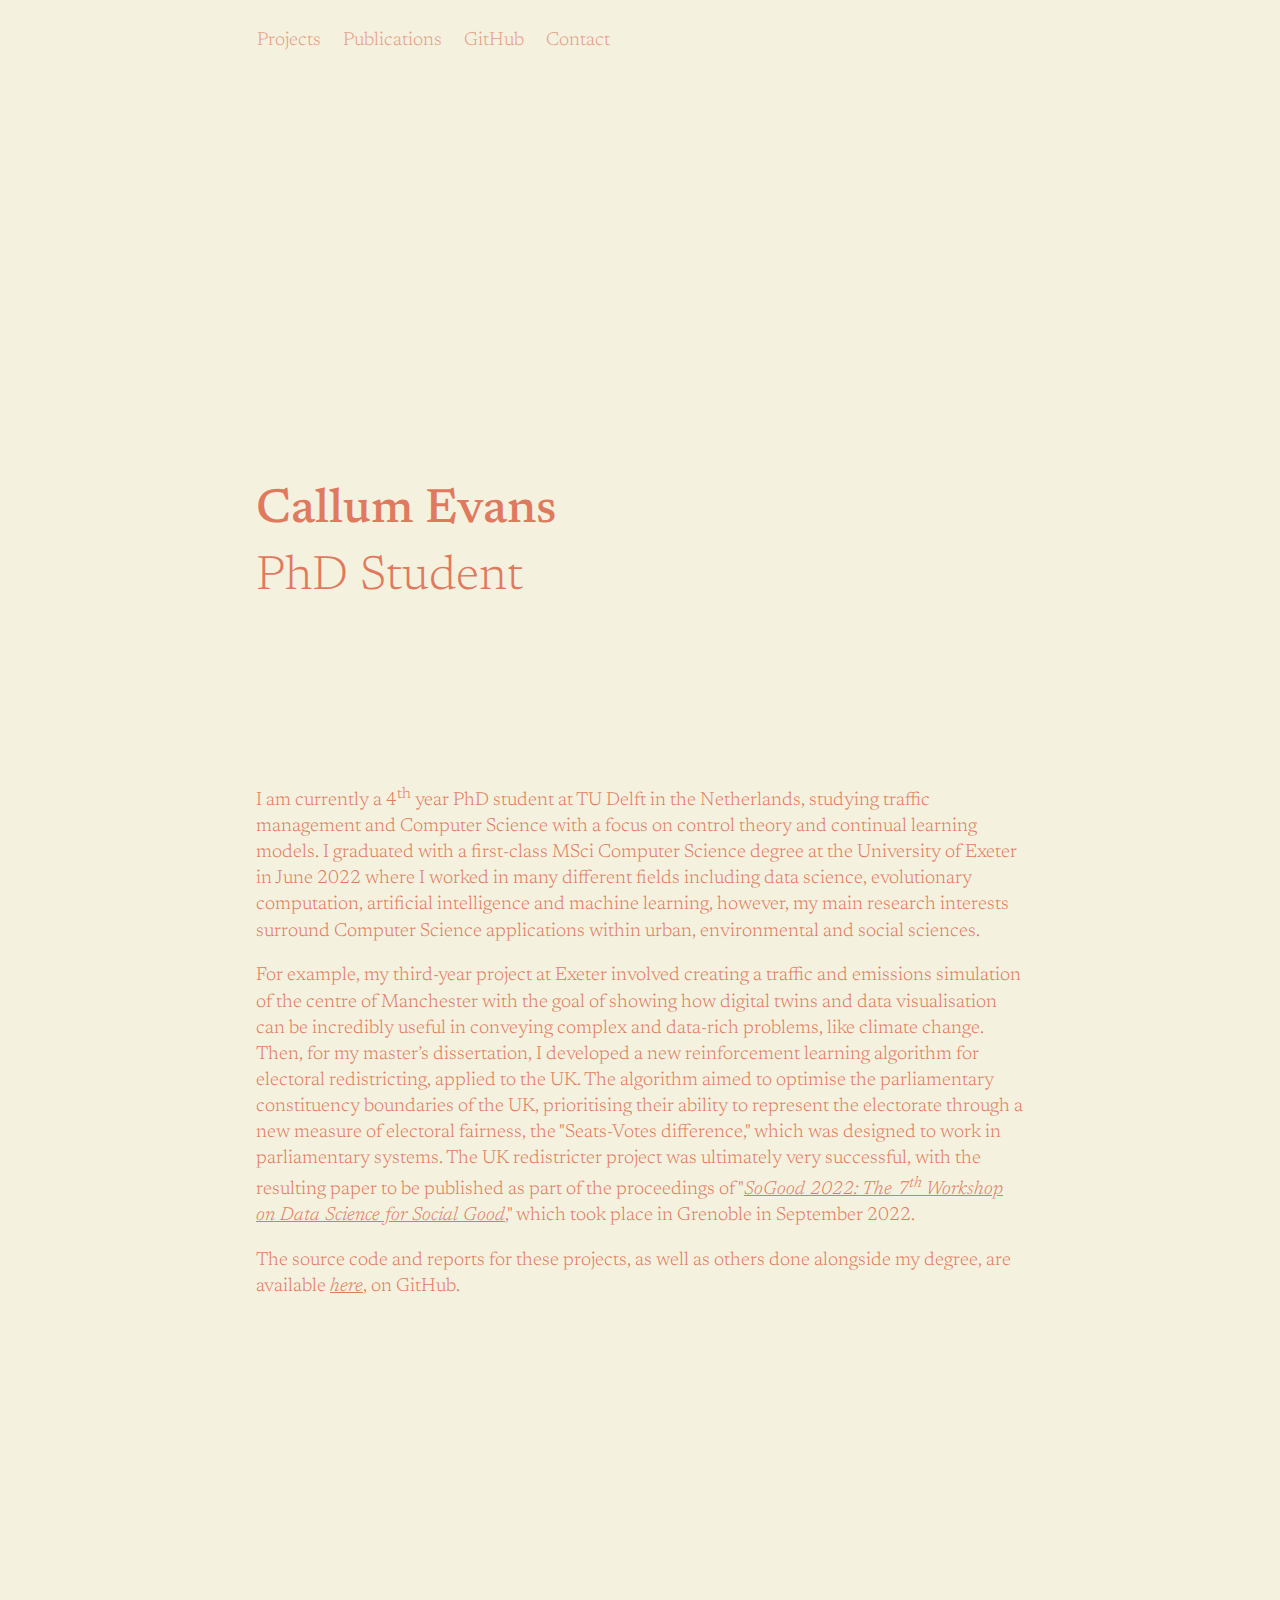
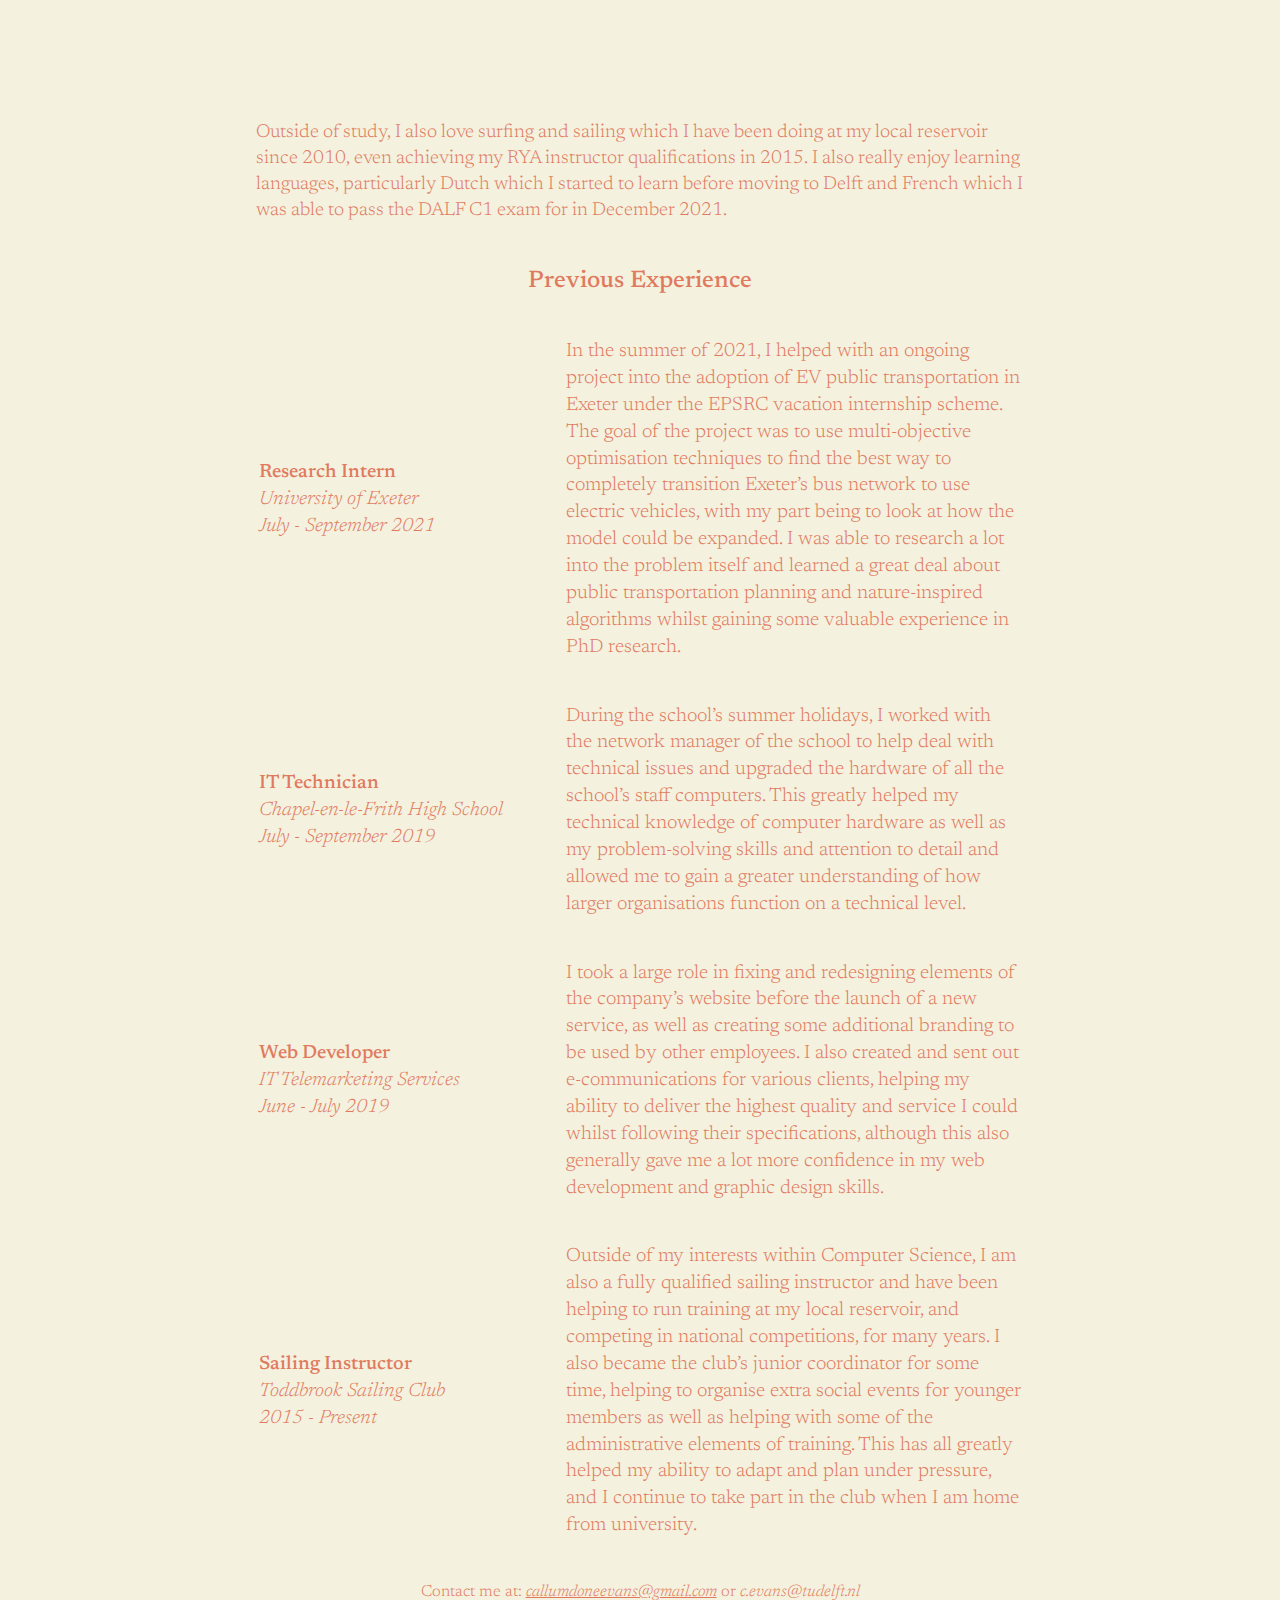
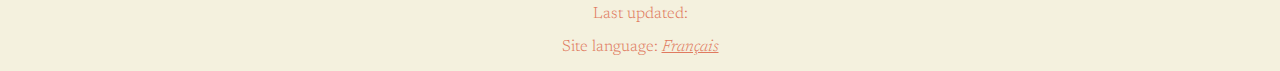
==== commit 152bc2fd: "Added publications page" ====
--- a/index.html
+++ b/index.html
@@ -1,6 +1,6 @@
 <html lang="en">
     <head>
-        <title>Callum Evans | About Me</title>
+        <title>Callum Evans | PhD Student</title>
         <meta name="viewport" content="width=device-width, initial-scale=1">
         <meta charset="utf-8">
         <link rel="icon" href="images/icon.png">
@@ -18,8 +18,9 @@
         <div class="homescreen-div">
             <table class="menu-table"><tbody><tr id="menu-table-tr">
                 <td class="menu-link"><a href='projects.html' hreflang="en" id="menu-projects"></a></td>
+                <td class="menu-link"><a href='publications.html' hreflang="en" id="menu-publications"></a></td>
                 <td class="menu-link"><a href="https://github.com/calluume">GitHub</a></td>
-                <td class="menu-link"><a href="mailto:callumdoneevans@gmail.com" id="menu-contact"></a></td>
+                <td class="menu-link"><a href="javascript:toggleContactForm()" id="menu-contact"></a></td>
             </tr></tbody></table>
             <p class="homescreen-title"><b>Callum Evans</b><br><span id="subheading"></span></p>
         </div>
@@ -39,9 +40,12 @@
                 <tr class="experience-row" id="sailing-description"></tr>
             </tbody></table>
         </div>
+
         <div class="footer-div" id="footer-div"></div>
+        <div class="contact-shadow" id="contact-shadow" style="display: none;"></div>
     </body>
 </html>
 <script>
-    loadText(getLanguage())
-</script>+    loadText("home-page", getLanguage())
+</script>
+<script src="js/email.js"></script>--- a/css/style.css
+++ b/css/style.css
@@ -35,7 +35,7 @@
     width: 100%;
     height: 100%;
     margin: 0;
-    font-family: 'Newsreader', sans-serif;
+    font-family: 'Newsreader', serif;
     background-color: var(--main-bg);
     color: var(--main-accent);
     line-height: 1.4;
@@ -49,9 +49,9 @@
     .homescreen-title {
         font-size: 2.5em !important;
         bottom: 10% !important;
-        margin: 0 20px !important;
+        margin: 0px !important;
         text-align: center !important;
-        width: auto !important;
+        width: 100% !important;
     }
 
     .menu-table {
@@ -103,10 +103,6 @@
         padding: 0 20px;
     }
 
-    .contact-form {
-        width: 70% !important;
-    }
-
     .hide600 {
         display: none !important;
     }
@@ -115,6 +111,13 @@
         display: inline !important;
     }
 
+    .contact-form-div {
+        width: 90% !important;
+    }
+
+    p, td, ul {
+        text-align: justify;
+    }
 }
 
 .show600 {
@@ -132,6 +135,7 @@
 .menu-link a {
     font-weight: 300;
     text-decoration: none;
+    user-select: none;
 }
 
 .menu-table {
@@ -198,16 +202,6 @@
     line-height: 1.4;
 }
 
-.contact-div {
-    height:100%;
-    width: 100%;
-    overflow: hidden;
-    background-color: var(--main-bg);
-    position: fixed;
-    top: 0;
-    left: 0;
-}
-
 #callum-outer {
     width: 50%;
     height: 350px;
@@ -284,26 +278,26 @@
     font-weight: 300;
 }
 
-#project1 {
+#redistricter {
     /* Redistricter */
     position: relative;
     background-repeat: none;
     background-size: auto 100%;
     background-image: url('https://i.imgur.com/HplgaGI.gif');
 }
-#project2 {
+#aco {
     /* ACO */
     position: relative;
     background-repeat: none;
     background-size: auto 100%;
     background-image: url('https://i.imgur.com/ou5xGU3.png');
 }
-#project3 {
+#mdt {
     /* MDT */
     position: relative;
     background-image: url('https://i.imgur.com/rM5lKlj.png');
 }
-#project4 {
+#webdev {
     /* Hunt Dayo */
     position: relative;
     background-image: url('https://i.imgur.com/WjmreLp.png');
@@ -384,6 +378,10 @@
     transition: 0.2s;
 }
 
+a:active {
+    color: var(--main-accent) !important;
+}
+
 p a {
     font-style: italic !important;
     text-decoration: underline;
@@ -393,17 +391,50 @@
     opacity: 0.8;
 }
 
-.contact-form {
-    width: 30%;
-    position: absolute;
+.contact-shadow {
+    display: none;
+    position: fixed;
+    width: 100%;
+    height: 100%;
+    top: 0;
+    background: var(--main-bg);
+}
+
+.contact-form-div {
+    position: absolute;
+    width: 40%;
     top: 50%;
     left: 50%;
     transform: translate(-50%, -50%);
     text-align: center;
 }
 
+#contact-postmail {
+    position: absolute;
+    bottom: 2%;
+    left: 50%;
+    transform: translateX(-50%);
+}
+
+.contact-error-msg {
+    font-weight: bold;
+    display: none;
+}
+
+.contact-close {
+    position: absolute;
+    right: 20px;
+    top: 20px;
+    cursor: pointer;
+    transition: 0.2s;
+}
+
+.contact-close:hover {
+    opacity: 0.8;
+}
+
 input {
-    font-family: 'Helvetica', sans-serif;
+    font-family: 'Newsreader', sans-serif;
     border: none;
     margin: 10px 0;
     background-color: white;
@@ -412,29 +443,40 @@
 
 input[type=text] {
     width: 100%;
-    padding: 10px;
+    padding: 15px;
 }
 
 input[type=email] {
     width: 100%;
-    padding: 10px;
+    padding: 15px;
 }
 input[type=submit] {
-    padding: 10px 40px;
-    background-color: var(--main-accent);
-    border: none;
-    color: var(--main-bg);
+    font-weight: bold;
+    font-family: 'Newsreader', serif;
+    padding: 15px;
+    width: 50%;
+    background-color: var(--main-bg);
+    border: 1px solid var(--main-accent);
+    color: var(--main-accent);
     cursor: pointer;
     transition: 0.2s;
 }
 input[type=submit]:hover {
-    transform: scale(0.98)
+    background-color: var(--main-accent);
+    color: var(--main-bg);
+}
+
+.sending {
+    background-color: var(--main-accent) !important;
+    color: var(--main-bg) !important;
+    cursor: initial !important;
 }
 
 textarea {
-    font-family: 'Helvetica', sans-serif;
-    width: 100%;
-    padding: 10px;
+    font-family: 'Newsreader', sans-serif;
+    width: 100%;
+    height: 100px;
+    padding: 15px;
     resize: none;
     margin: 10px 0;
     background-color: white;
@@ -447,7 +489,6 @@
     left: 50%;
     transform: translate(-50%, -50%);
     text-align: center;
-    animation: fadeIn 1s ease;
 }
 
 .message-title {
@@ -458,9 +499,22 @@
     margin: 0;
 }
 
+.fadeIn {
+    animation: fadeIn 0.5s ease forwards;
+}
+
+.fadeOut {
+    animation: fadeOut 0.5s ease forwards;
+}
+
 @keyframes fadeIn {
     0% {opacity: 0}
     100% {opacity: 1}
+}
+
+@keyframes fadeOut {
+    0% {opacity: 1}
+    100% {opacity: 0}
 }
 
 /*#francais:hover {
@@ -487,4 +541,30 @@
 .footer-div p {
     margin: 0;
     text-align: center;
+}
+
+#publications-homescreen {
+    height: 75%;
+}
+
+#projects-homescreen {
+    height: 75%;
+}
+
+.publications-parent {
+    margin-bottom: 40px !important;
+}
+
+.publication-tile {
+    width: 100%;
+}
+
+.publication-tile h1 {
+    font-size: 1.4em;
+    margin: 0;
+}
+
+.publication-tile ul {
+    font-size: 1em;
+    margin: 0 0 20px 0;
 }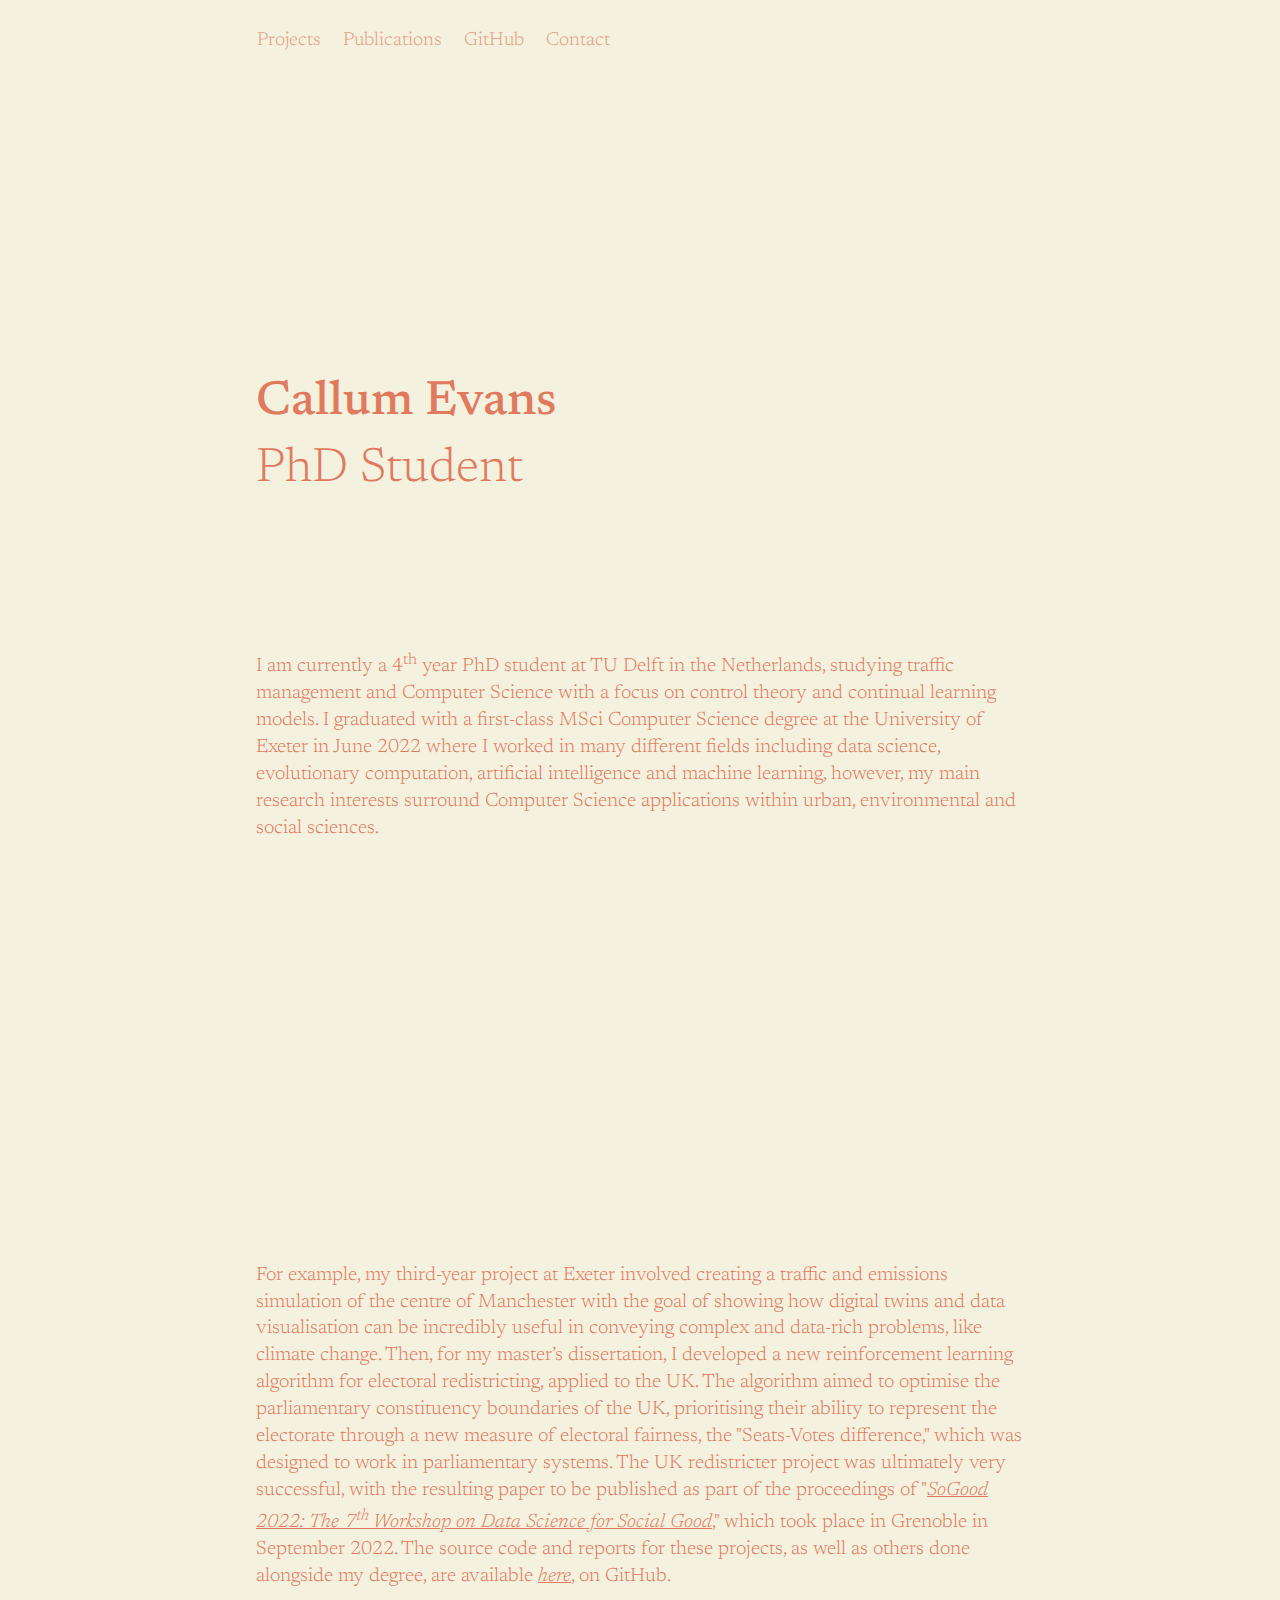
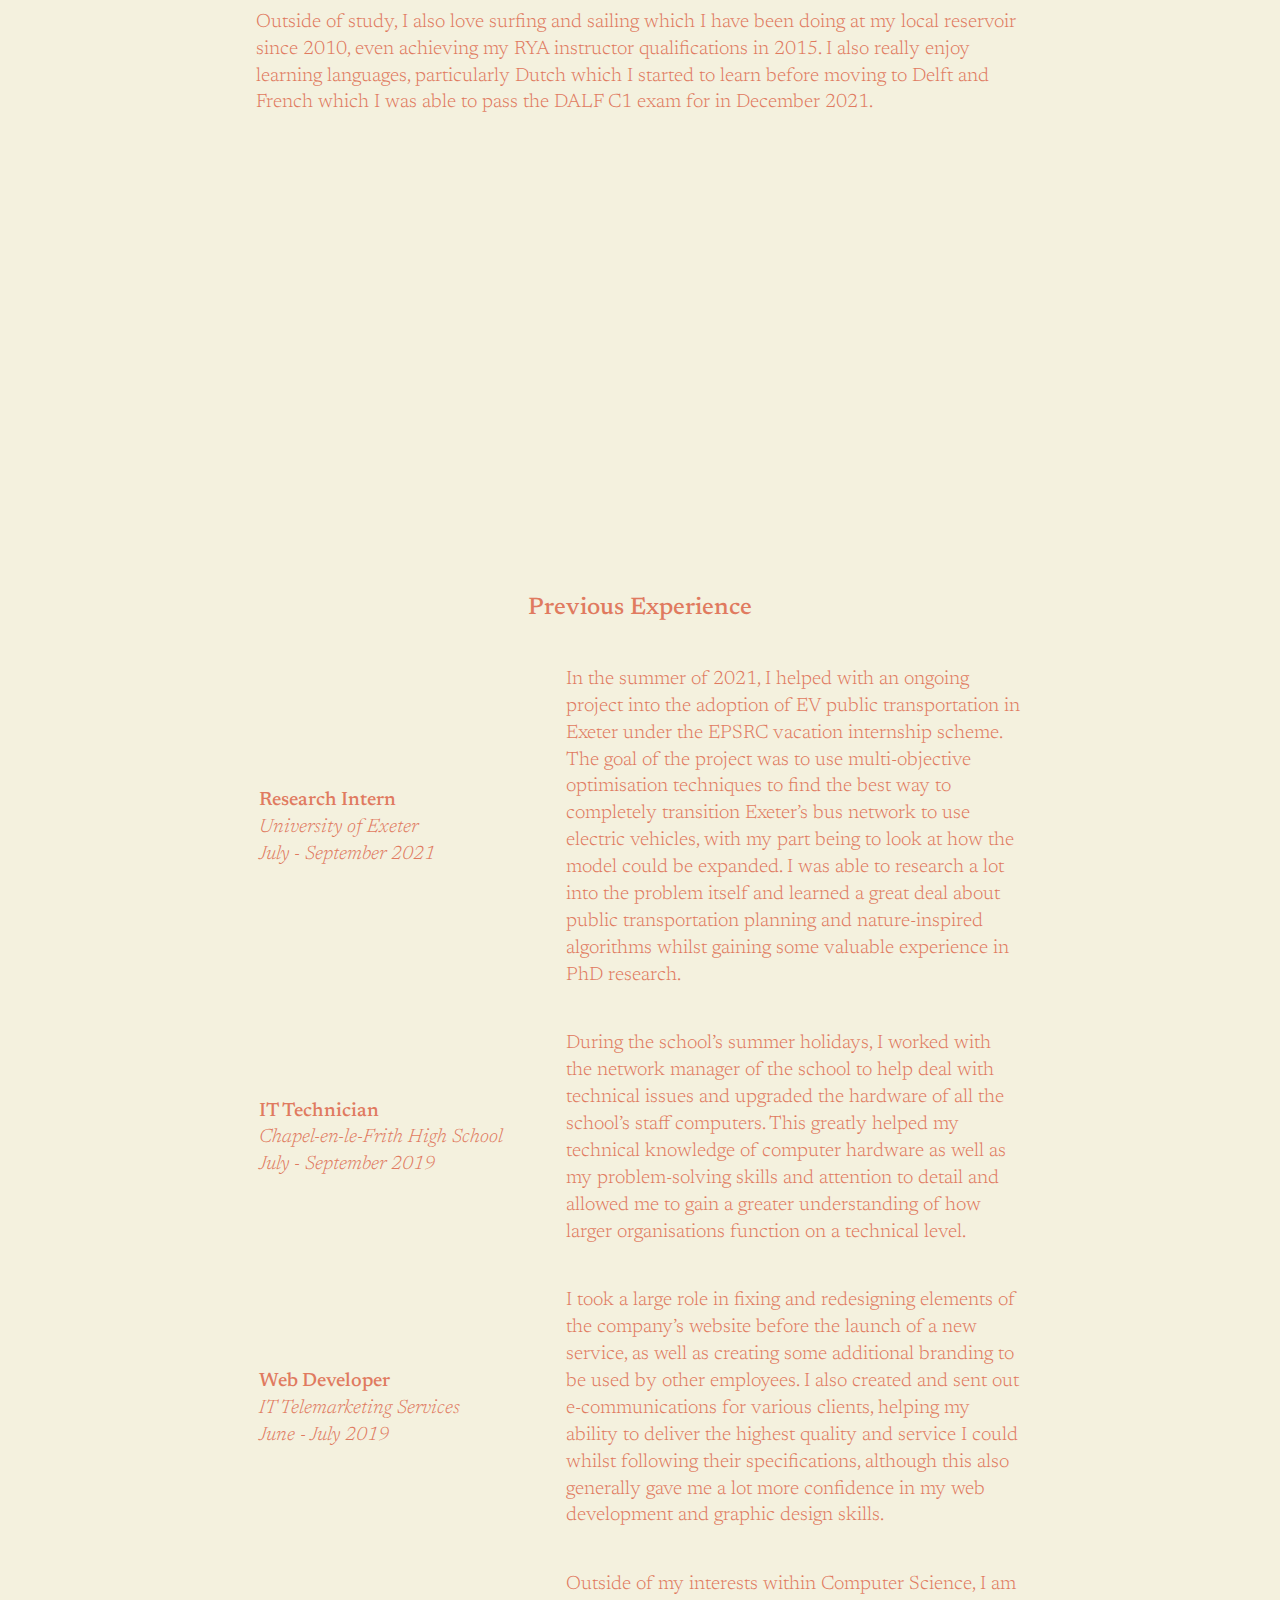
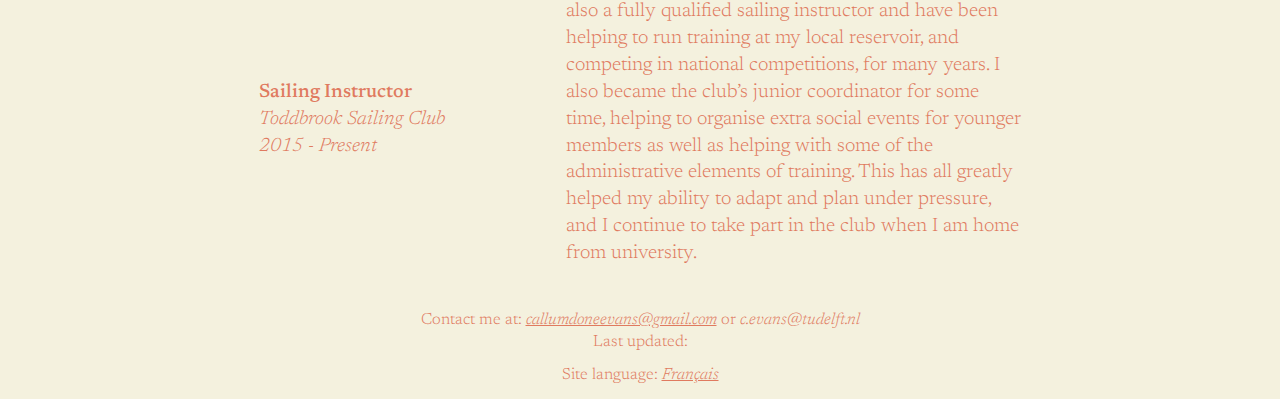
==== commit 41a0a040: "Added layout and changed margins" ====
--- a/index.html
+++ b/index.html
@@ -27,10 +27,15 @@
         <div class="content-div">
             <div class="content-inner-div" id="section1"></div>
         </div>
-        <div class="resizeable-outer-div" id="callum-outer"><div class="resizeable-inner-div" id="callum-inner"></div></div>
+        <div class="resizeable-outer-div" id="callumdiss-outer"><div class="resizeable-inner-div" id="callumdiss-inner"></div></div>
         <div class="content-div">
             <div class="content-inner-div" id="section2"></div>
         </div>
+        
+        <div class="content-div">
+            <div class="content-inner-div" id="section3"></div>
+        </div>
+        <div class="resizeable-outer-div" id="callum-outer"><div class="resizeable-inner-div" id="callum-inner"></div></div>
         <div class="content-div">
             <table class="experience-table"><tbody>
                 <p class="content-title" id="prev-exp"></p>
--- a/css/style.css
+++ b/css/style.css
@@ -43,15 +43,15 @@
 
 @media (max-width: 600px) {
     .homescreen-div {
-        height: 70% !important;
+        height: 50% !important;
     }
 
     .homescreen-title {
         font-size: 2.5em !important;
         bottom: 10% !important;
-        margin: 0px !important;
+        margin: 0px 10% !important;
         text-align: center !important;
-        width: 100% !important;
+        width: 80% !important;
     }
 
     .menu-table {
@@ -150,7 +150,7 @@
 }
 
 .homescreen-div {
-    height: 85%;
+    height: 70%;
     position: relative;
 }
 
@@ -173,7 +173,7 @@
     text-align: center;
 }
 .content-txt {
-    font-size: 14pt;
+    font-size: 1.2em;
     font-weight: 300;
 }
 #prev-exp {
@@ -211,8 +211,33 @@
     background-image: url('https://i.imgur.com/ybXlSQV.jpg');
 }
 
+@media (min-width: 1200px) {
+    #callum-outer {
+        width: 30% !important;
+        height: 400px !important;
+        margin: 35px 35% !important;
+    }
+
+}
+
+#callumdiss-outer {
+    width: 40%;
+    height: 350px;
+    margin: 35px 30%;
+}
+#callumdiss-inner {
+    background-image: url('https://i.imgur.com/hQc2v7B.jpg');
+}
+
 .resizeable-outer-div {
     overflow: hidden;
+}
+
+@media (max-width: 600px) {
+    .resizeable-outer-div {
+        width: calc(100% - 40px) !important;
+        margin: 35px 20px !important;
+    }
 }
 
 .resizeable-inner-div {
@@ -543,14 +568,6 @@
     text-align: center;
 }
 
-#publications-homescreen {
-    height: 75%;
-}
-
-#projects-homescreen {
-    height: 75%;
-}
-
 .publications-parent {
     margin-bottom: 40px !important;
 }
@@ -560,11 +577,11 @@
 }
 
 .publication-tile h1 {
-    font-size: 1.4em;
+    font-size: 1.2em;
     margin: 0;
 }
 
 .publication-tile ul {
-    font-size: 1em;
+    font-size: 1.1em;
     margin: 0 0 20px 0;
 }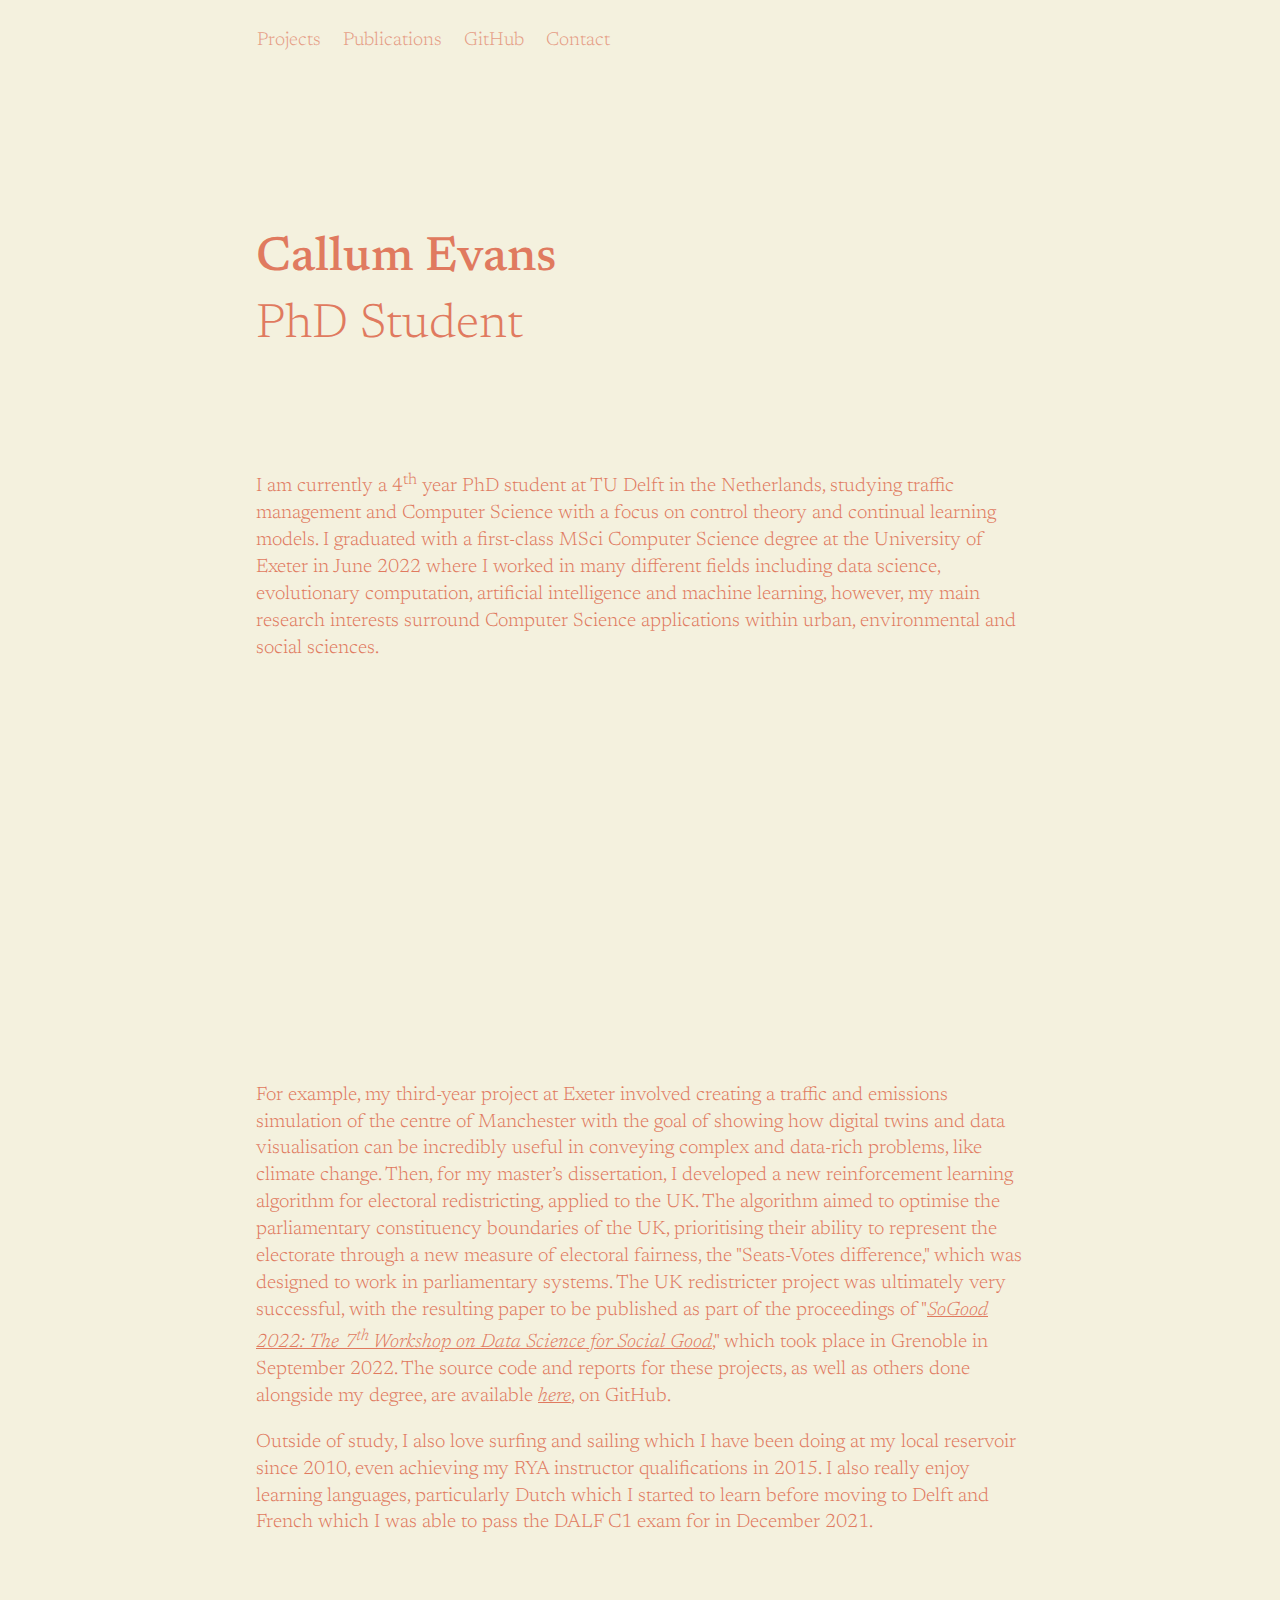
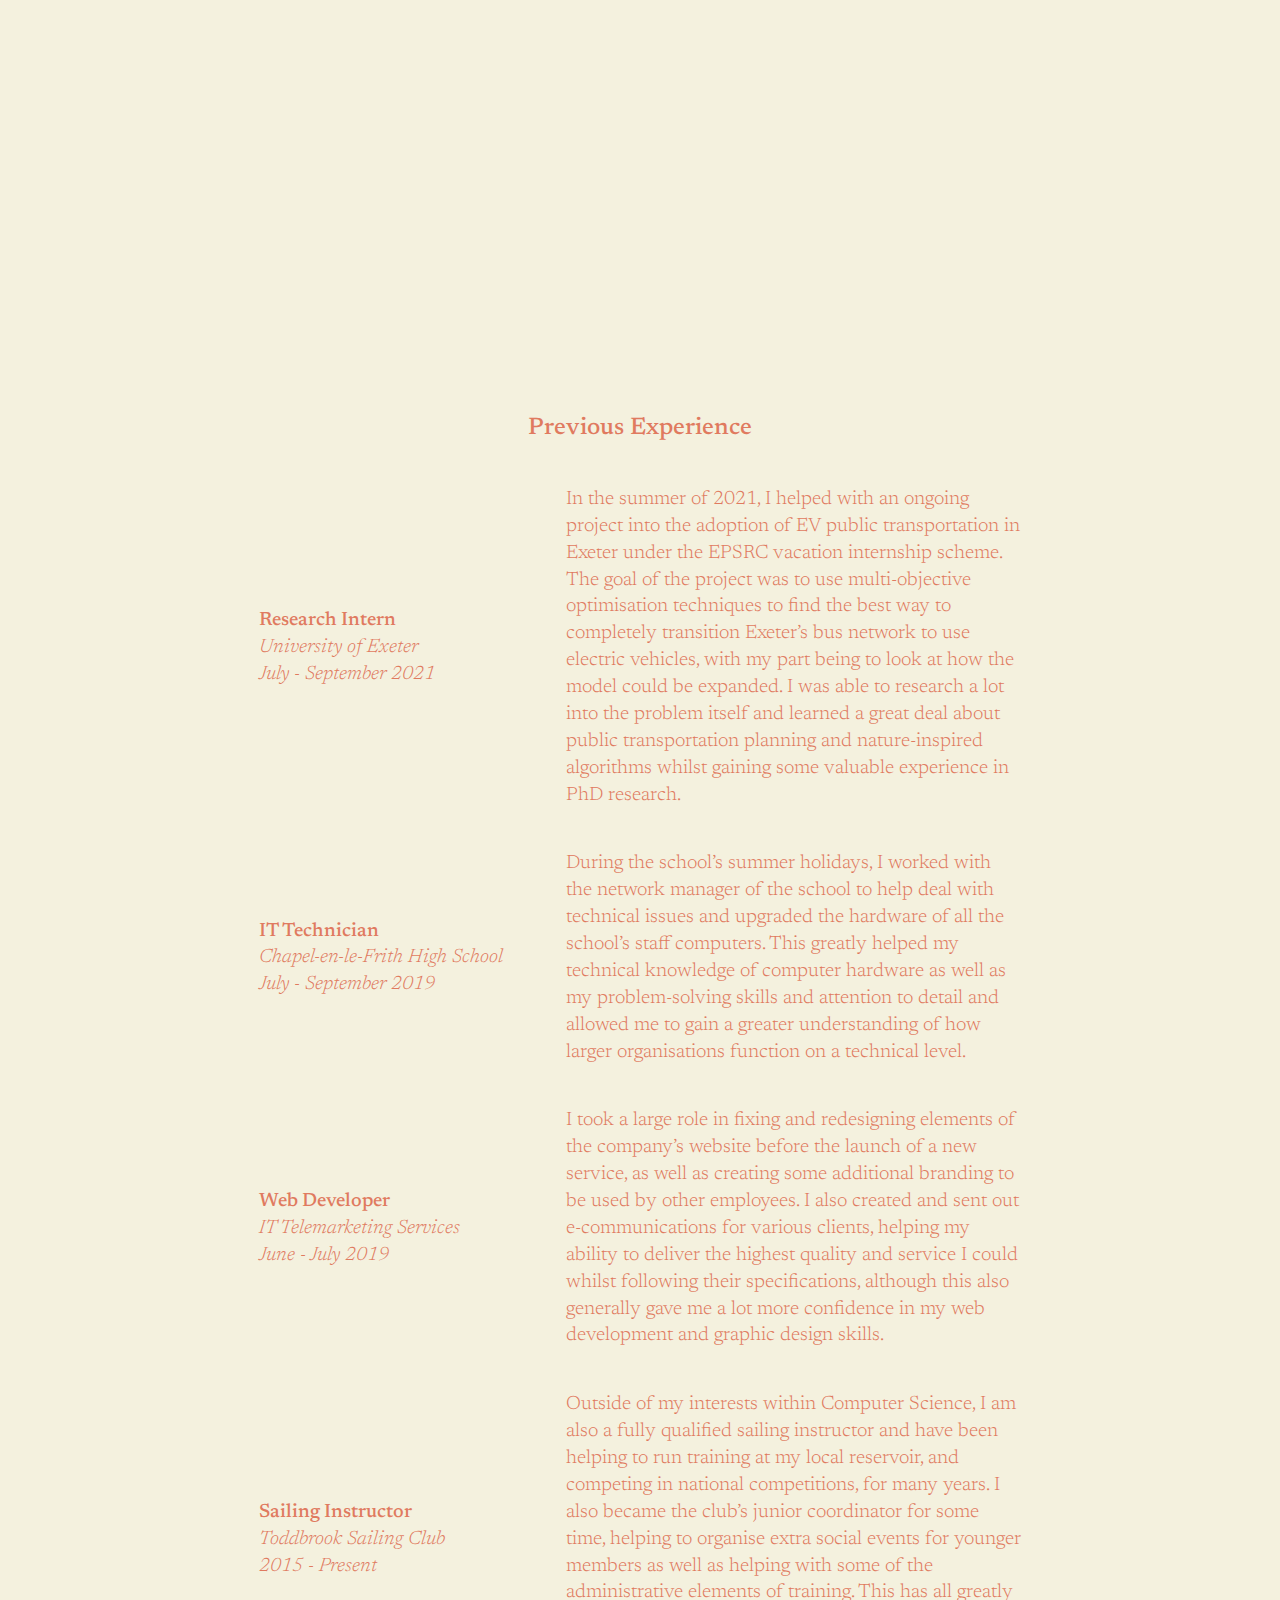
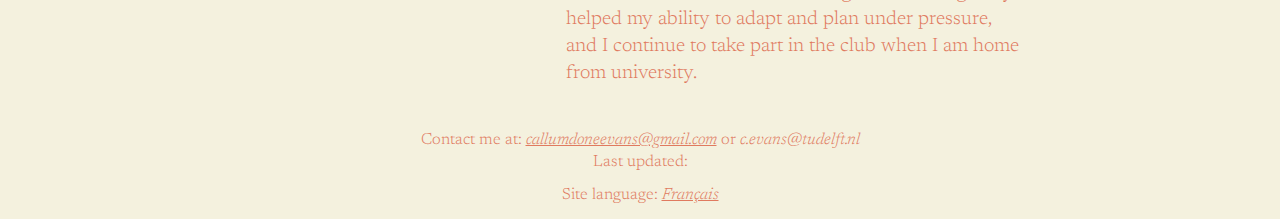
==== commit 28719ef7: "Improved margins on wider screens & footer floats at bottom" ====
--- a/index.html
+++ b/index.html
@@ -14,7 +14,7 @@
             }
         </style>
     </head>
-    <body>
+    <body><main>
         <div class="homescreen-div">
             <table class="menu-table"><tbody><tr id="menu-table-tr">
                 <td class="menu-link"><a href='projects.html' hreflang="en" id="menu-projects"></a></td>
@@ -45,7 +45,7 @@
                 <tr class="experience-row" id="sailing-description"></tr>
             </tbody></table>
         </div>
-
+        </main>
         <div class="footer-div" id="footer-div"></div>
         <div class="contact-shadow" id="contact-shadow" style="display: none;"></div>
     </body>
--- a/css/style.css
+++ b/css/style.css
@@ -34,11 +34,16 @@
 body {
     width: 100%;
     height: 100%;
-    margin: 0;
+    max-width: 1300px;
+    margin: 0 auto;
     font-family: 'Newsreader', serif;
     background-color: var(--main-bg);
     color: var(--main-accent);
     line-height: 1.4;
+}
+
+main {
+    min-height: 90vh;
 }
 
 @media (max-width: 600px) {
@@ -150,7 +155,7 @@
 }
 
 .homescreen-div {
-    height: 70%;
+    height: 50%;
     position: relative;
 }
 
@@ -297,8 +302,12 @@
     width: 70%;
 }
 
+#projects-description p {
+    font-size: 1.3em;
+}
+
 .project-descr {
-    font-size: 14pt;
+    font-size: 1.3em;
     margin-bottom: 40px;
     font-weight: 300;
 }
@@ -420,6 +429,7 @@
     display: none;
     position: fixed;
     width: 100%;
+    max-width: 1300px;
     height: 100%;
     top: 0;
     background: var(--main-bg);
